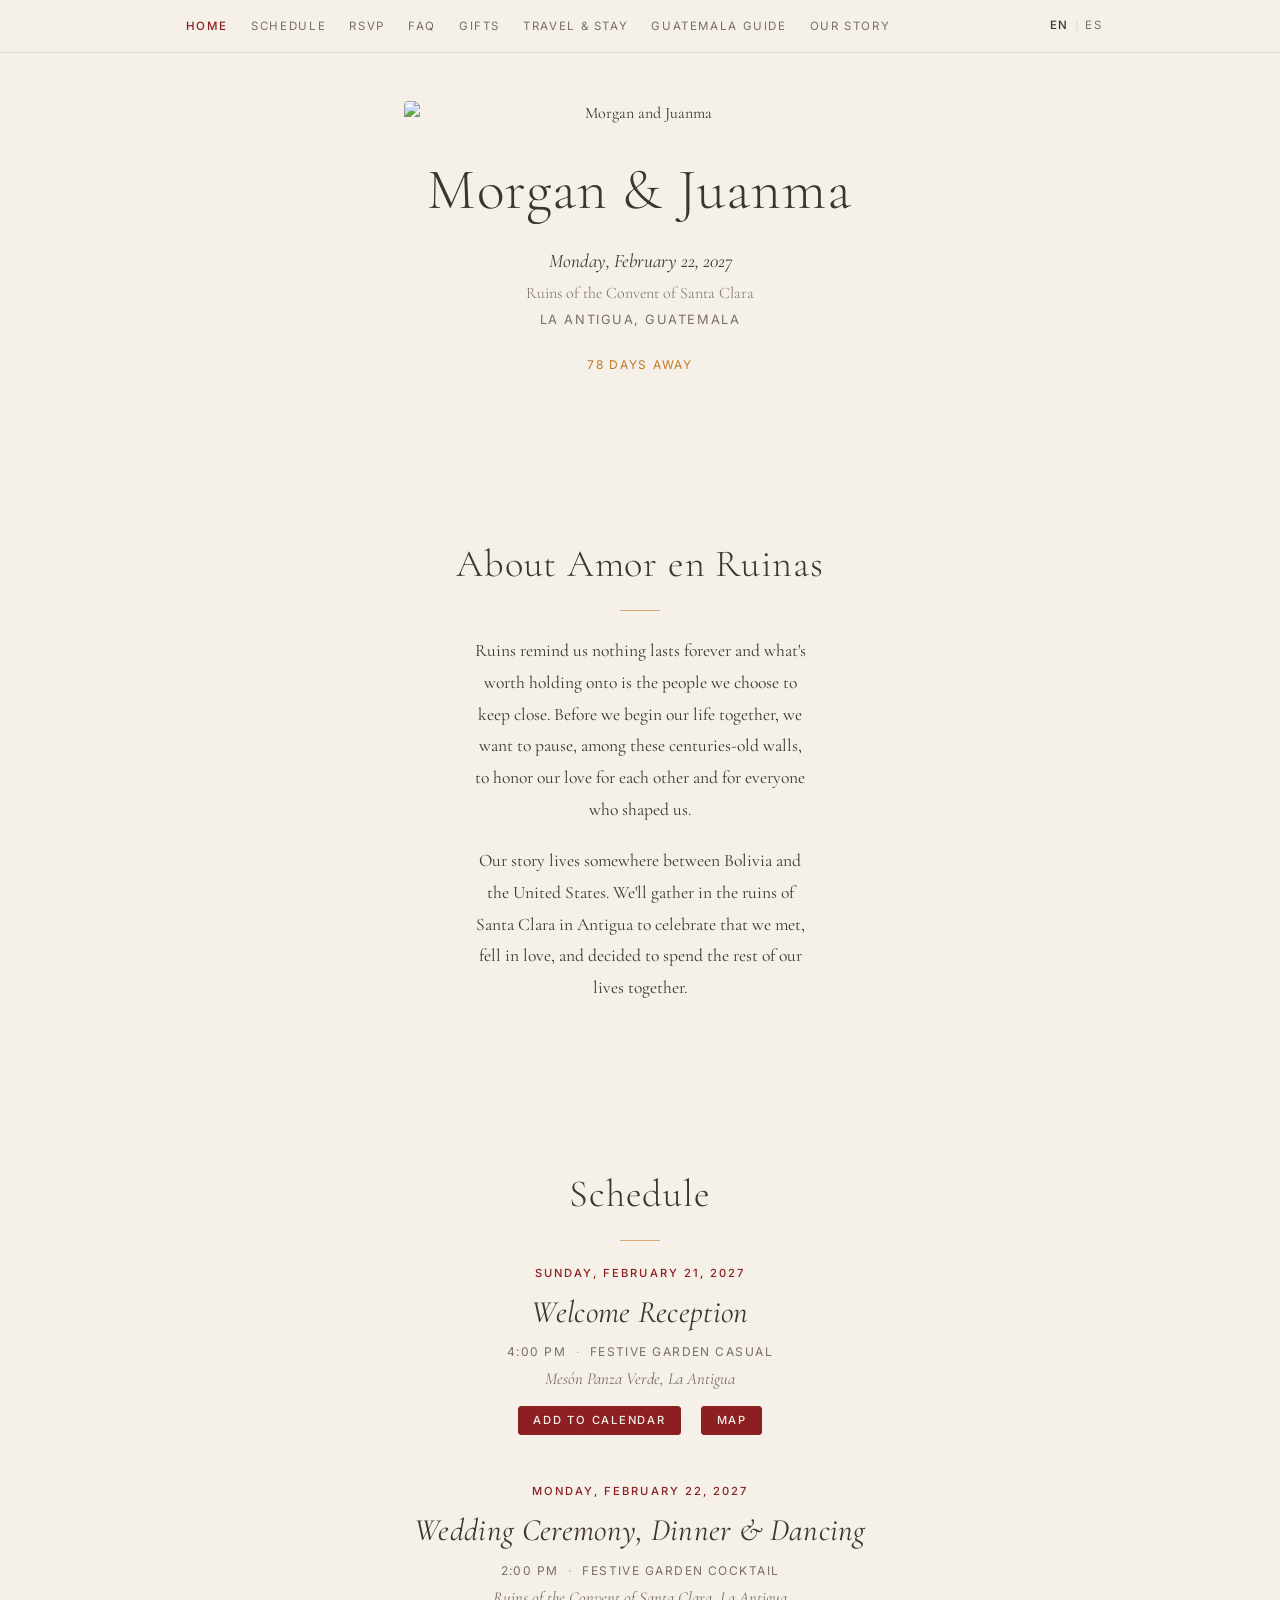
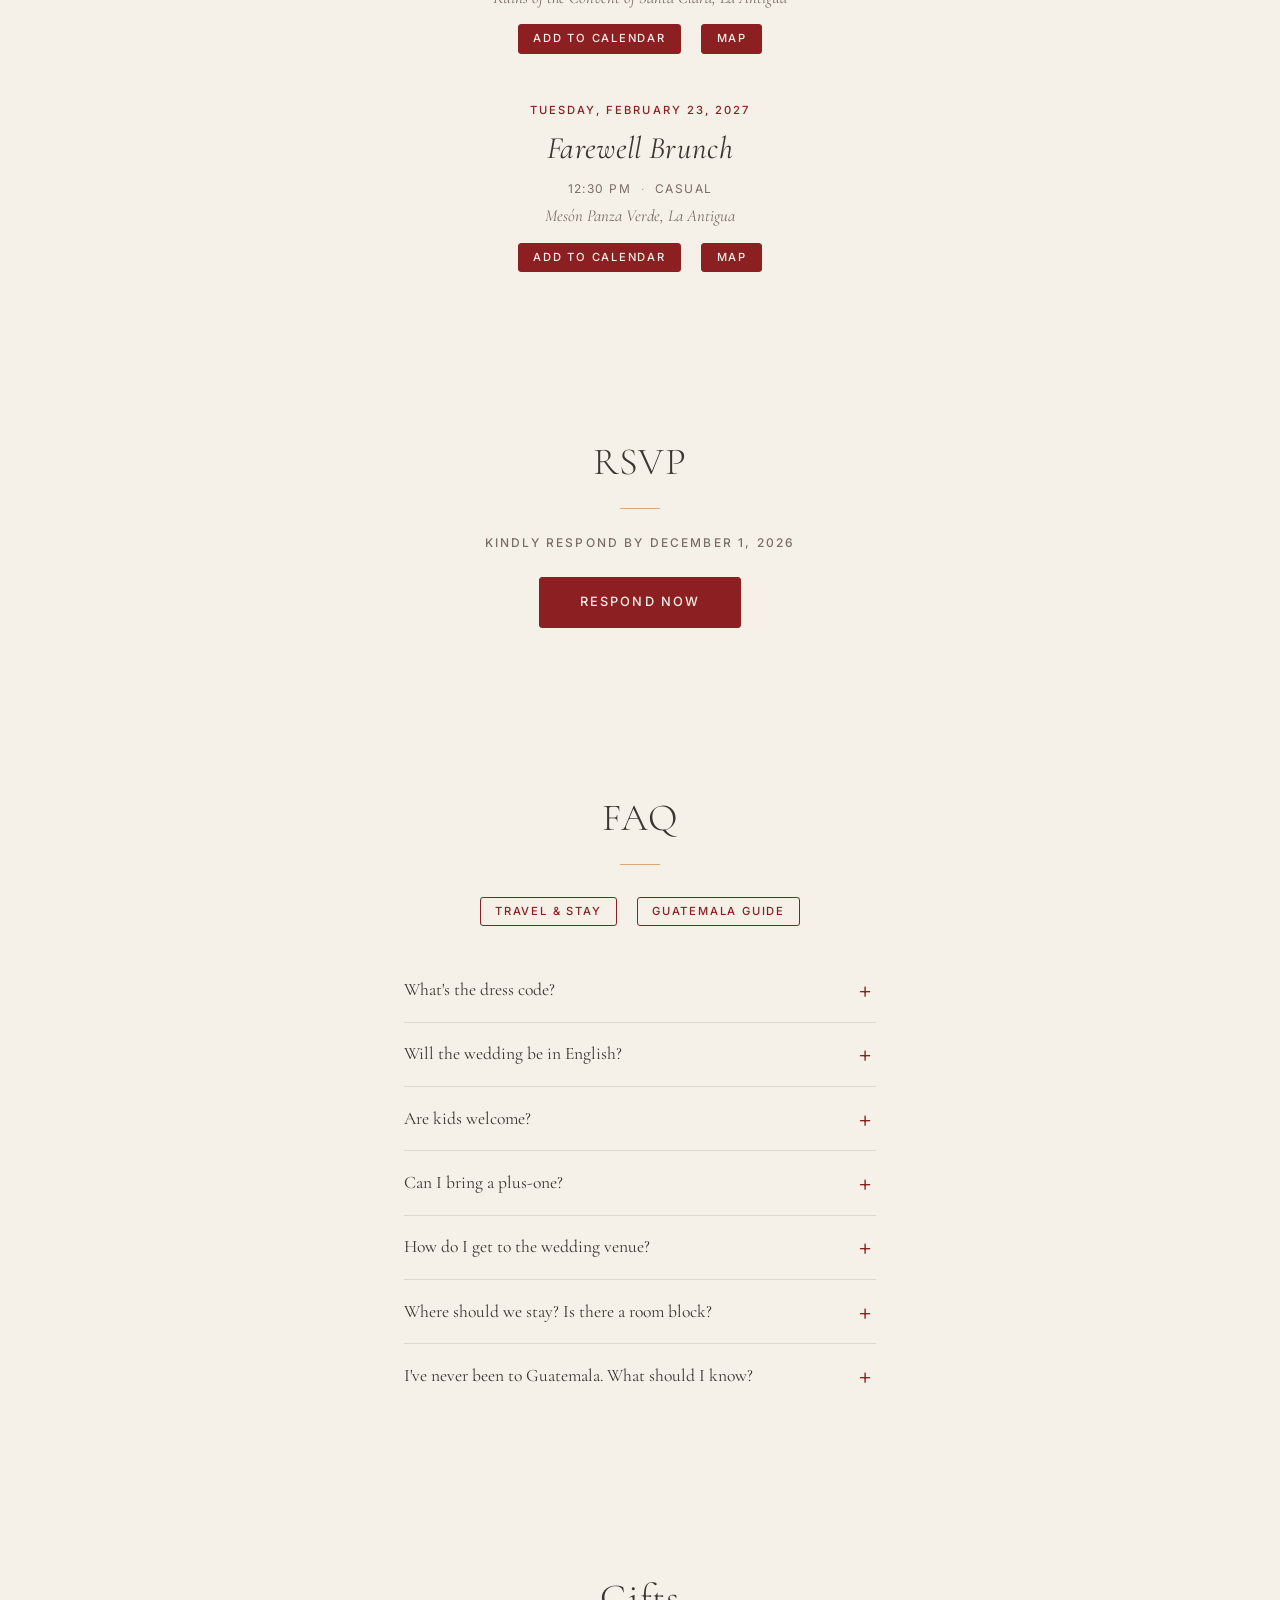
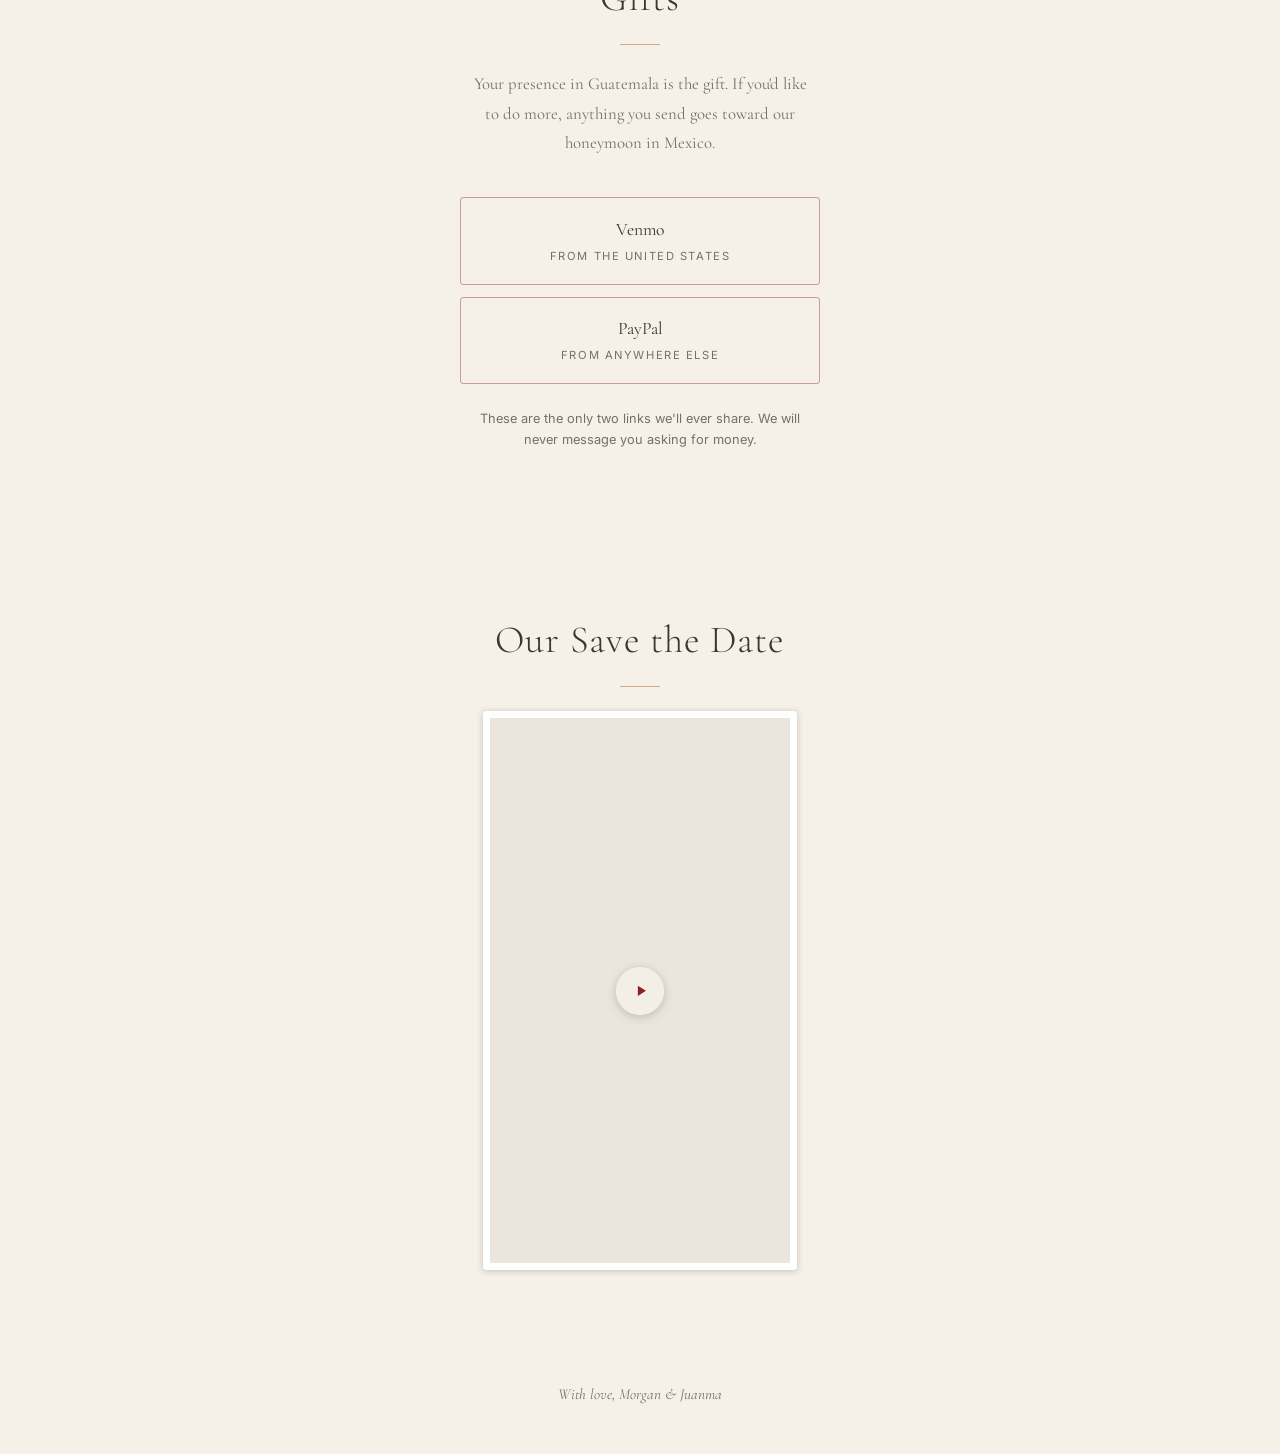
==== edits/index.html @ df4f5d16 "Update Venmo link to amorenruinas handle Co-Authored-By: Claude Opus 5 <noreply@anthropic.com>" ====
<!DOCTYPE html>
<html lang="en">
<head>
  <meta charset="UTF-8" />
  <meta name="viewport" content="width=device-width, initial-scale=1.0" />
  <title>Morgan &amp; Juanma, February 22, 2027</title>
  <meta name="description" content="Morgan &amp; Juanma, February 22, 2027, La Antigua, Guatemala. Travel, schedule, and RSVP." />
  <meta name="robots" content="noindex, nofollow" />

  <!-- Open Graph / link previews (iMessage, WhatsApp, Slack, Facebook) -->
  <meta property="og:type" content="website" />
  <meta property="og:site_name" content="Morgan &amp; Juanma" />
  <meta property="og:title" content="Morgan &amp; Juanma, February 22, 2027" />
  <meta property="og:description" content="Among the centuries-old walls of the Santa Clara ruins in La Antigua, Guatemala, we'll gather to celebrate our love and everyone who shaped us." />
  <meta property="og:url" content="https://wedding-nine-ecru.vercel.app/" />
  <meta property="og:image" content="https://wedding-nine-ecru.vercel.app/imgs/ProposalHydra0062.jpg" />
  <meta property="og:image:width" content="1024" />
  <meta property="og:image:height" content="1024" />
  <meta property="og:image:alt" content="Morgan and Juanma" />
  <meta name="twitter:card" content="summary_large_image" />
  <meta name="twitter:title" content="Morgan &amp; Juanma, February 22, 2027" />
  <meta name="twitter:description" content="Among the centuries-old walls of the Santa Clara ruins in La Antigua, Guatemala, we'll gather to celebrate our love and everyone who shaped us." />
  <meta name="twitter:image" content="https://wedding-nine-ecru.vercel.app/imgs/ProposalHydra0062.jpg" />
  <link rel="preconnect" href="https://fonts.googleapis.com" />
  <link rel="preconnect" href="https://fonts.gstatic.com" crossorigin />
  <link href="https://fonts.googleapis.com/css2?family=Cormorant+Garamond:ital,wght@0,300;0,400;0,500;1,300;1,400&family=Inter:wght@300;400;500&display=swap" rel="stylesheet" />
  <link rel="icon" type="image/svg+xml" href="favicon.svg" />
  <link rel="stylesheet" href="style.css" />
</head>
<body>
  <header class="site-header">
    <nav class="site-nav" aria-label="Section navigation">
      <ul class="site-nav-list">
        <li><a href="#home" data-en="Home" data-es="Inicio">Home</a></li>
        <li><a href="#schedule" data-en="Schedule" data-es="Programa">Schedule</a></li>
        <li><a href="#rsvp" data-en="RSVP" data-es="Confirmar">RSVP</a></li>
        <li><a href="#faq" data-en="FAQ" data-es="Preguntas">FAQ</a></li>
        <li><a href="#registry" data-en="Gifts" data-es="Regalos">Gifts</a></li>
        <li><a href="antigua.html" data-en="Travel &amp; Stay" data-es="Viaje y Hospedaje">Travel &amp; Stay</a></li>
        <li><a href="guatemala-guide.html" data-en="Guatemala Guide" data-es="Guía de Guatemala">Guatemala Guide</a></li>
        <li><a href="our-love-story.html" data-en="Our Story" data-es="Nuestra Historia">Our Story</a></li>
      </ul>
      <div class="lang-toggle" role="group" aria-label="Language selection">
        <button
          class="lang-btn active"
          id="btn-en"
          lang="en"
          aria-pressed="true"
          onclick="setLang('en', true)"
        >EN</button>
        <span class="lang-divider" aria-hidden="true">|</span>
        <button
          class="lang-btn"
          id="btn-es"
          lang="es"
          aria-pressed="false"
          onclick="setLang('es', true)"
        >ES</button>
      </div>
    </nav>
  </header>

  <main class="main">

    <!-- ─── Hero ─────────────────────────────────────────────── -->
    <section id="home" class="section section-hero" aria-label="Morgan and Juanma wedding announcement">
      <figure class="hero" id="hero" aria-hidden="true" hidden>
        <img id="hero-img" src="" alt="Morgan and Juanma" />
      </figure>

      <div class="card">
        <h1 class="names">Morgan &amp; Juanma</h1>

        <div class="details">
          <p class="date" data-en="Monday, February 22, 2027" data-es="Lunes 22 de febrero de 2027">Monday, February 22, 2027</p>
          <p class="venue" data-en="Ruins of the Convent of Santa Clara" data-es="Las Ruinas del Convento de Santa Clara">Ruins of the Convent of Santa Clara</p>
          <p class="location">La Antigua, Guatemala</p>
        </div>

        <p class="countdown" id="countdown" aria-live="polite"></p>
      </div>
    </section>

    <!-- ─── About Amor en Ruinas ─────────────────────────────── -->
    <section id="story" class="section" aria-labelledby="story-heading">
      <h2 id="story-heading" class="section-heading" data-en="About Amor en Ruinas" data-es="Sobre Amor en Ruinas">About Amor en Ruinas</h2>
      <p class="story-text"
        data-en="Ruins remind us nothing lasts forever and what's worth holding onto is the people we choose to keep close. Before we begin our life together, we want to pause, among these centuries-old walls, to honor our love for each other and for everyone who shaped us."
        data-es="Las ruinas nos recuerdan que nada dura para siempre y que lo que vale la pena conservar son las personas que elegimos mantener cerca. Antes de comenzar nuestra vida juntos, queremos detenernos, entre estos muros centenarios, para honrar nuestro amor mutuo y el de todos quienes nos formaron."
      >Ruins remind us nothing lasts forever and what's worth holding onto is the people we choose to keep close. Before we begin our life together, we want to pause, among these centuries-old walls, to honor our love for each other and for everyone who shaped us.</p>
      <p class="story-text"
        data-en="Our story lives somewhere between Bolivia and the United States. We'll gather in the ruins of Santa Clara in Antigua to celebrate that we met, fell in love, and decided to spend the rest of our lives together."
        data-es="Nuestra historia vive en algún lugar entre Bolivia y Estados Unidos. Nos reuniremos en las Ruinas de Santa Clara, en La Antigua, para celebrar que nos conocimos, nos enamoramos y decidimos pasar el resto de nuestras vidas juntos."
      >Our story lives somewhere between Bolivia and the United States. We'll gather in the ruins of Santa Clara in Antigua to celebrate that we met, fell in love, and decided to spend the rest of our lives together.</p>
    </section>

    <!-- ─── Schedule ─────────────────────────────────────────── -->
    <section id="schedule" class="section" aria-labelledby="schedule-heading">
      <h2 id="schedule-heading" class="section-heading" data-en="Schedule" data-es="Programa">Schedule</h2>
      <div id="schedule-list" class="schedule-list"></div>
    </section>

    <!-- ─── RSVP ─────────────────────────────────────────────── -->
    <section id="rsvp" class="section" aria-labelledby="rsvp-heading">
      <h2 id="rsvp-heading" class="section-heading" data-en="RSVP" data-es="Confirmar Asistencia">RSVP</h2>

      <p class="rsvp-deadline"
        data-en="Kindly respond by December 1, 2026"
        data-es="Por favor responde antes del 1 de diciembre de 2026"
      >Kindly respond by December 1, 2026</p>

      <a class="cta-btn" href="https://amorenruinas.thatstheone.com/rsvp/contact"
         target="_blank" rel="noopener"
         data-en="Respond now" data-es="Responder ahora">Respond now</a>
    </section>

    <!-- ─── FAQ ──────────────────────────────────────────────── -->
    <section id="faq" class="section" aria-labelledby="faq-heading">
      <h2 id="faq-heading" class="section-heading" data-en="FAQ" data-es="Preguntas Frecuentes">FAQ</h2>

      <div class="faq-guide-btn">
        <a href="antigua.html" class="cal-link cal-link-outline"
           data-en="Travel &amp; Stay"
           data-es="Viaje y Hospedaje">
          Travel &amp; Stay
        </a>
        <a href="guatemala-guide.html" class="cal-link cal-link-outline"
           data-en="Guatemala Guide"
           data-es="Guía de Guatemala">
          Guatemala Guide
        </a>
      </div>

      <div class="faq-list">
        <details class="faq-item">
          <summary data-en="What's the dress code?" data-es="¿Cuál es el código de vestimenta?">What's the dress code?</summary>

          <p class="faq-note" data-en="Tip: bring a light layer — it cools down quickly once the sun sets."
             data-es="Consejo: trae una capa ligera, refresca rápido cuando se va el sol.">
            Tip: bring a light layer — it cools down quickly once the sun sets.
          </p>

          <p class="subhead" data-en="Welcome Reception" data-es="Recepción de Bienvenida">Welcome Reception</p>
          <p data-en="<strong>Festive garden casual:</strong> a notch more relaxed, still put together."
             data-es="<strong>Casual festivo de jardín:</strong> un poco más relajado, pero arreglado.">
            <strong>Festive garden casual:</strong> a notch more relaxed, still put together.
          </p>
          <ul class="guide-list">
            <li data-en="Women: sundresses, linen dresses, or nice tops with pants or skirts."
                data-es="Mujeres: vestidos veraniegos, vestidos de lino, o blusas bonitas con pantalón o falda.">
              Women: sundresses, linen dresses, or nice tops with pants or skirts.
            </li>
            <li data-en="Men: breathable button-downs or linen shirts with chinos or linen pants."
                data-es="Hombres: camisas frescas de botones o de lino con pantalón chino o de lino.">
              Men: breathable button-downs or linen shirts with chinos or linen pants.
            </li>
          </ul>

          <p class="subhead" data-en="Wedding Day" data-es="Día de la Boda">Wedding Day</p>
          <p data-en="<strong>Festive garden cocktail:</strong> elevated semi-formal for a setting that's equal parts garden and ruins, breathable fabrics, vibrant colors, and shoes that move well over grass and cobblestones."
             data-es="<strong>Cóctel festivo de jardín:</strong> semiformal elegante para un lugar que es a la vez jardín y ruinas, telas frescas, colores vibrantes y zapatos que se muevan bien sobre pasto y empedrado.">
            <strong>Festive garden cocktail:</strong> elevated semi-formal for a setting that's equal parts garden and ruins, breathable fabrics, vibrant colors, and shoes that move well over grass and cobblestones.
          </p>
          <ul class="guide-list">
            <li data-en="Women: midi, knee-length, or flowy maxi dresses, or jumpsuits. Skip stilettos; block heels, wedges, or dressy flats hold up far better outdoors."
                data-es="Mujeres: vestidos midi, a la rodilla, o maxi vestidos fluidos, o jumpsuits. Evita los tacones de aguja; los tacones gruesos, las cuñas o las sandalias elegantes funcionan mucho mejor al aire libre.">
              Women: midi, knee-length, or flowy maxi dresses, or jumpsuits. Skip stilettos; block heels, wedges, or dressy flats hold up far better outdoors.
            </li>
            <li data-en="Men: linen or lightweight suits, tie optional."
                data-es="Hombres: trajes de lino o ligeros, corbata opcional.">
              Men: linen or lightweight suits, tie optional.
            </li>
          </ul>

          <p class="subhead" data-en="Farewell Brunch" data-es="Brunch de Despedida">Farewell Brunch</p>
          <p data-en="<strong>Casual:</strong> everyday clothes."
             data-es="<strong>Casual:</strong> ropa de diario.">
            <strong>Casual:</strong> everyday clothes.
          </p>
        </details>

        <details class="faq-item">
          <summary data-en="Will the wedding be in English?" data-es="¿La boda será en español?">Will the wedding be in English?</summary>
          <p data-en="Yes. The ceremony and all the key moments will be in English (and Spanish too), so you'll be able to follow everything. A bilingual program will guide you through the day."
             data-es="Los momentos clave de la ceremonia siempre serán en inglés, pero contarás con materiales traducidos, como un programa bilingüe, para poder seguir todo sin problema.">
            Yes. The ceremony and all the key moments will be in English (and Spanish too), so you'll be able to follow everything. A bilingual program will guide you through the day.
          </p>
        </details>

        <details class="faq-item">
          <summary data-en="Are kids welcome?" data-es="¿Pueden venir los niños?">Are kids welcome?</summary>
          <p data-en="The wedding includes children from our immediate family, our first cousins, and our DJ's. To keep the celebration relaxed for everyone else, we've kept it adults-only otherwise."
             data-es="La boda incluye a los niños de nuestra familia inmediata, nuestros primos hermanos y los de nuestro DJ. Para que la celebración sea relajada para los demás, decidimos mantenerla solo para adultos en el resto de los casos.">
            The wedding includes children from our immediate family, our first cousins, and our DJ's. To keep the celebration relaxed for everyone else, we've kept it adults-only otherwise.
          </p>
        </details>

        <details class="faq-item">
          <summary data-en="Can I bring a plus-one?" data-es="¿Puedo llevar acompañante?">Can I bring a plus-one?</summary>
          <p data-en="Plus-ones are listed by name on your RSVP form. We kept the guest list intentionally close."
             data-es="Los acompañantes están indicados por nombre en tu formulario de RSVP. Mantuvimos la lista de invitados intencionalmente reducida.">
            Plus-ones are listed by name on your RSVP form. We kept the guest list intentionally close.
          </p>
        </details>

        <details class="faq-item">
          <summary data-en="How do I get to the wedding venue?" data-es="¿Cómo llego al lugar de la boda?">How do I get to the wedding venue?</summary>
          <p data-en="The ceremony is at the ruins of the Convent of Santa Clara in central Antigua. Our <a href='antigua.html' class='inline-link'>Travel &amp; Stay</a> guide covers flights, getting from the airport, where to stay, and getting around once you're there."
             data-es="La ceremonia es en las Ruinas del Convento de Santa Clara, en el centro de Antigua. Nuestra guía de <a href='antigua.html' class='inline-link'>Viaje y Hospedaje</a> cubre vuelos, cómo llegar desde el aeropuerto, dónde hospedarte y cómo moverte una vez que estés ahí.">
            The ceremony is at the ruins of the Convent of Santa Clara in central Antigua. Our <a href="antigua.html" class="inline-link">Travel &amp; Stay</a> guide covers flights, getting from the airport, where to stay, and getting around once you're there.
          </p>
        </details>

        <details class="faq-item">
          <summary data-en="Where should we stay? Is there a room block?" data-es="¿Dónde nos hospedamos? ¿Hay bloque de habitaciones?">Where should we stay? Is there a room block?</summary>
          <p data-en="Our <a href='antigua.html#where-to-stay' class='inline-link'>Travel &amp; Stay</a> guide lists six hotels, all within a 10-minute walk of Santa Clara. Two have a rate for us: <strong>Good Hotel</strong> (book at goodhotel.co/antigua with code CONKELL) and <strong>Las Cruces</strong> (email them with the authorization form linked on the card). The rest you book directly, no code needed."
             data-es="Nuestra guía de <a href='antigua.html#where-to-stay' class='inline-link'>Viaje y Hospedaje</a> lista seis hoteles, todos a menos de 10 minutos a pie de Santa Clara. Dos tienen tarifa para nosotros: <strong>Good Hotel</strong> (reserva en goodhotel.co/antigua con el código CONKELL) y <strong>Las Cruces</strong> (escríbeles con el formulario de autorización enlazado en su tarjeta). Los demás se reservan directamente, sin código.">
            Our <a href="antigua.html#where-to-stay" class="inline-link">Travel &amp; Stay</a> guide lists six hotels, all within a 10-minute walk of Santa Clara. Two have a rate for us: <strong>Good Hotel</strong> (book at goodhotel.co/antigua with code CONKELL) and <strong>Las Cruces</strong> (email them with the authorization form linked on the card). The rest you book directly, no code needed.
          </p>
          <p data-en="Antigua is small and its best hotels are small too, so we'd book sooner rather than later."
             data-es="Antigua es pequeña y sus mejores hoteles también, así que recomendamos reservar cuanto antes.">
            Antigua is small and its best hotels are small too, so we'd book sooner rather than later.
          </p>
        </details>

        <details class="faq-item">
          <summary data-en="I've never been to Guatemala. What should I know?" data-es="Nunca he ido a Guatemala. ¿Qué debo saber?">I've never been to Guatemala. What should I know?</summary>
          <p data-en="We've put together a full <a href='guatemala-guide.html' class='inline-link'>Guatemala Guide</a> covering money, food, safety, packing, what to do, and where to go beyond Antigua: everything we wish someone had told us the first time."
             data-es="Hemos creado una <a href='guatemala-guide.html' class='inline-link'>Guía de Guatemala</a> completa que cubre dinero, comida, seguridad, qué empacar, qué hacer y a dónde ir más allá de Antigua: todo lo que nos hubiera gustado saber la primera vez.">
            We've put together a full <a href="guatemala-guide.html" class="inline-link">Guatemala Guide</a> covering money, food, safety, packing, what to do, and where to go beyond Antigua: everything we wish someone had told us the first time.
          </p>
        </details>
      </div>
    </section>

    <!-- ─── Registry ─────────────────────────────────────────── -->
    <section id="registry" class="section" aria-labelledby="registry-heading">
      <h2 id="registry-heading" class="section-heading" data-en="Gifts" data-es="Regalos">Gifts</h2>
      <p class="section-intro"
        data-en="Your presence in Guatemala is the gift. If you'd like to do more, anything you send goes toward our honeymoon in Mexico."
        data-es="Tu presencia en Guatemala es el regalo. Si quieres hacer algo más, lo que envíes será para nuestra luna de miel en México."
      >Your presence in Guatemala is the gift. If you'd like to do more, anything you send goes toward our honeymoon in Mexico.</p>

      <div class="registry-list">
        <!-- Deep link prefills the note so wedding gifts are identifiable in the
             Venmo feed; audience=private keeps each one off the public feed. No
             amount parameter on purpose. -->
        <a class="registry-tile" href="https://venmo.com/amorenruinas?txn=pay&amp;note=Amor%20en%20Ruinas&amp;audience=private" target="_blank" rel="noopener">
          <span class="registry-name">Venmo</span>
          <span class="registry-meta" data-en="From the United States" data-es="Desde Estados Unidos">From the United States</span>
        </a>
        <a class="registry-tile" href="https://paypal.me/amorenruinas" target="_blank" rel="noopener">
          <span class="registry-name">PayPal</span>
          <span class="registry-meta" data-en="From anywhere else" data-es="Desde cualquier otro país">From anywhere else</span>
        </a>
      </div>

      <p class="registry-note"
        data-en="These are the only two links we'll ever share. We will never message you asking for money."
        data-es="Estos son los únicos dos enlaces que compartiremos. Nunca te escribiremos para pedirte dinero."
      >These are the only two links we'll ever share. We will never message you asking for money.</p>
    </section>

    <!-- ─── Save the Date Video ────────────────────────────────── -->
    <section id="save-the-date" class="section" aria-labelledby="save-the-date-heading">
      <h2 id="save-the-date-heading" class="section-heading" data-en="Our Save the Date" data-es="Nuestro Save the Date">Our Save the Date</h2>
      <div class="save-the-date-video photo-box video-tap">
        <video poster="imgs/amorenruinas-poster.jpg" preload="metadata" playsinline>
          <source src="imgs/amorenruinas.mp4" type="video/mp4" />
        </video>
        <button class="play-btn" type="button" aria-label="Play video">
          <svg viewBox="0 0 24 24" fill="currentColor" aria-hidden="true"><path d="M8 5v14l11-7z"/></svg>
        </button>
      </div>
    </section>

  </main>

  <footer class="site-footer">
    <p class="footer-text">
      <span data-en="With love, Morgan &amp; Juanma" data-es="Con cariño, Morgan y Juanma">With love, Morgan &amp; Juanma</span>
    </p>
  </footer>

  <script src="script.js"></script>
</body>
</html>
---- edits/style.css ----
/* ─── Tokens ─────────────────────────────────────────────────── */
:root {
  --cream:      #F5F0E8;
  --ruby:       #8B1F22;
  --ruby-bright:#B22A30;
  --emerald:    #2D6B4F;
  --emerald-dark: #1C4633;
  --sage:       #6B7A3D;
  --gold:       #C47A2A;
  --warm-black: #1A1412;
  --charcoal:   #3D3530;
  --muted:      #7A6E68;

  --serif:  'Cormorant Garamond', Georgia, serif;
  --sans:   'Inter', system-ui, sans-serif;

  --content-max: 520px;
  --nav-height:  3.25rem;
  --section-gap: clamp(3rem, 8vw, 5rem);
}

/* ─── Reset ──────────────────────────────────────────────────── */
*, *::before, *::after { box-sizing: border-box; margin: 0; padding: 0; }

/* ─── Base ───────────────────────────────────────────────────── */
html {
  font-size: 16px;
  -webkit-text-size-adjust: 100%;
  scroll-behavior: smooth;
}

body {
  background-color: var(--cream);
  color: var(--charcoal);
  font-family: var(--serif);
  font-weight: 400;
  line-height: 1.6;
  min-height: 100dvh;
  display: flex;
  flex-direction: column;
  animation: fadeIn 0.8s ease both;
}

@keyframes fadeIn {
  from { opacity: 0; transform: translateY(6px); }
  to   { opacity: 1; transform: translateY(0); }
}

/* ─── Sticky Site Nav ────────────────────────────────────────── */
.site-header {
  position: sticky;
  top: 0;
  z-index: 50;
  width: 100%;
  background: rgba(245, 240, 232, 0.92);
  backdrop-filter: saturate(140%) blur(8px);
  -webkit-backdrop-filter: saturate(140%) blur(8px);
  border-bottom: 1px solid rgba(122, 110, 104, 0.15);
}

.site-nav {
  width: 100%;
  max-width: 960px;
  margin: 0 auto;
  min-height: var(--nav-height);
  padding: 0.5rem 1rem;
  display: flex;
  align-items: center;
  justify-content: space-between;
  gap: 1rem;
}

.site-nav-list {
  list-style: none;
  display: flex;
  align-items: center;
  gap: 0.25rem;
  overflow-x: auto;
  scrollbar-width: none;
  -ms-overflow-style: none;
  flex: 1;
  min-width: 0;
}

.site-nav-list::-webkit-scrollbar { display: none; }

.site-nav-list a {
  display: inline-block;
  padding: 0.4rem 0.6rem;
  font-family: var(--sans);
  font-size: 0.72rem;
  font-weight: 400;
  letter-spacing: 0.14em;
  text-transform: uppercase;
  color: var(--muted);
  text-decoration: none;
  white-space: nowrap;
  border-radius: 2px;
  transition: color 0.2s;
}

.site-nav-list a:hover,
.site-nav-list a:focus-visible {
  color: var(--ruby);
  outline: none;
}

.site-nav-list a[aria-current="true"],
.site-nav-list a[aria-current="page"] {
  color: var(--ruby);
  font-weight: 500;
}

@media (max-width: 600px) {
  .site-nav {
    flex-wrap: wrap;
    justify-content: center;
    row-gap: 0.1rem;
    padding: 0.45rem 0.6rem 0.35rem;
  }

  .site-nav-list {
    flex: 1 1 100%;
    overflow-x: visible;
    flex-wrap: wrap;
    justify-content: center;
    row-gap: 0.1rem;
  }

  .site-nav-list a {
    font-size: 0.67rem;
    letter-spacing: 0.1em;
    padding: 0.3rem 0.45rem;
  }

  .lang-btn {
    font-size: 0.67rem;
    padding: 0.15rem 0.1rem;
  }
}

/* ─── Language Toggle ────────────────────────────────────────── */
.lang-toggle {
  display: flex;
  align-items: center;
  gap: 0.35rem;
  flex-shrink: 0;
}

.lang-btn {
  background: none;
  border: none;
  cursor: pointer;
  font-family: var(--sans);
  font-size: 0.72rem;
  font-weight: 400;
  letter-spacing: 0.14em;
  color: var(--muted);
  padding: 0.25rem 0.1rem;
  transition: color 0.2s;
  line-height: 1;
}

.lang-btn:hover { color: var(--ruby); }

.lang-btn.active {
  color: var(--charcoal);
  font-weight: 500;
}

.lang-divider {
  color: var(--muted);
  font-size: 0.7rem;
  opacity: 0.5;
  user-select: none;
}

/* ─── Main / Sections ────────────────────────────────────────── */
.main {
  flex: 1;
  display: flex;
  flex-direction: column;
  align-items: center;
  width: 100%;
}

.section {
  width: 100%;
  max-width: var(--content-max);
  padding: var(--section-gap) 1.5rem;
  scroll-margin-top: var(--nav-height);
  display: flex;
  flex-direction: column;
  align-items: center;
  text-align: center;
}

.section-hero {
  padding-top: clamp(2rem, 5vw, 3rem);
}

@media (max-width: 600px) {
  #rsvp {
    scroll-margin-top: calc(var(--nav-height) + 2rem);
  }
}

.section-heading {
  font-family: var(--serif);
  font-size: clamp(1.8rem, 5vw, 2.4rem);
  font-weight: 300;
  letter-spacing: 0.02em;
  color: var(--charcoal);
  margin-bottom: 1.5rem;
  position: relative;
  padding-bottom: 1rem;
}

.section-heading::after {
  content: '';
  position: absolute;
  left: 50%;
  bottom: 0;
  transform: translateX(-50%);
  width: 2.5rem;
  height: 1px;
  background: var(--gold);
  opacity: 0.6;
}

.placeholder {
  font-family: var(--sans);
  font-size: 0.85rem;
  font-style: italic;
  color: var(--muted);
  letter-spacing: 0.05em;
}

.section-intro {
  font-family: var(--serif);
  font-size: 1.05rem;
  line-height: 1.75;
  color: var(--muted);
  max-width: 42ch;
  margin-bottom: 2.5rem;
}

/* ─── Schedule ───────────────────────────────────────────────── */
.schedule-list {
  width: 100%;
  display: flex;
  flex-direction: column;
  gap: 1.5rem;
}

.schedule-item {
  display: flex;
  flex-direction: column;
  align-items: center;
  gap: 0.3rem;
  padding-bottom: 1.5rem;
}

.schedule-item:last-child {
  padding-bottom: 0;
}

.schedule-date {
  font-family: var(--sans);
  font-size: 0.7rem;
  font-weight: 500;
  letter-spacing: 0.18em;
  text-transform: uppercase;
  color: var(--ruby);
}

.schedule-title {
  font-family: var(--serif);
  font-size: clamp(1.6rem, 4.5vw, 1.95rem);
  font-weight: 400;
  font-style: italic;
  letter-spacing: 0.01em;
  color: var(--charcoal);
}

.schedule-meta {
  font-family: var(--sans);
  font-size: 0.75rem;
  letter-spacing: 0.12em;
  text-transform: uppercase;
  color: var(--muted);
  display: flex;
  align-items: center;
  gap: 0.15rem 0.6rem;
  flex-wrap: wrap;
  justify-content: center;
}

.schedule-sep { opacity: 0.6; }

.schedule-location {
  font-family: var(--serif);
  font-size: clamp(0.95rem, 2.5vw, 1.05rem);
  font-style: italic;
  color: var(--muted);
}

.schedule-description {
  font-family: var(--serif);
  font-size: 1.05rem;
  line-height: 1.7;
  color: var(--muted);
  max-width: 38ch;
  margin-top: 0.25rem;
}

.schedule-actions {
  display: flex;
  flex-wrap: wrap;
  justify-content: center;
  gap: 1.25rem;
  margin-top: 0.5rem;
}

.cal-link-disabled {
  background: transparent;
  border-color: rgba(122, 110, 104, 0.35);
  color: var(--muted);
  cursor: not-allowed;
  opacity: 0.6;
}

.cal-dropdown {
  position: relative;
}

.cal-link {
  display: inline-flex;
  align-items: center;
  justify-content: center;
  white-space: nowrap;
  background: var(--ruby);
  border: 1px solid var(--ruby);
  border-radius: 3px;
  color: var(--cream);
  cursor: pointer;
  font-family: var(--sans);
  font-size: 0.7rem;
  font-weight: 500;
  letter-spacing: 0.16em;
  text-transform: uppercase;
  text-decoration: none;
  line-height: 1;
  padding: 0.5rem 0.9rem;
  transition: background 0.2s, color 0.2s;
}

.cal-link:hover,
.cal-link:focus-visible {
  background: transparent;
  color: var(--ruby);
  outline: none;
}

.cal-link-outline {
  background: transparent;
  color: var(--ruby);
}

.cal-link-outline:hover,
.cal-link-outline:focus-visible {
  background: var(--ruby);
  color: var(--cream);
}

.cal-menu {
  position: absolute;
  top: calc(100% + 0.4rem);
  left: 50%;
  transform: translateX(-50%);
  z-index: 10;
  display: flex;
  flex-direction: column;
  min-width: 9.5rem;
  background: var(--cream);
  border: 1px solid rgba(139, 31, 34, 0.25);
  border-radius: 4px;
  box-shadow: 0 4px 14px rgba(61, 53, 48, 0.12);
  overflow: hidden;
}

.cal-menu[hidden] { display: none; }

.cal-menu-item {
  display: block;
  background: none;
  border: none;
  color: var(--charcoal);
  cursor: pointer;
  font-family: var(--sans);
  font-size: 0.75rem;
  letter-spacing: 0.04em;
  text-decoration: none;
  text-align: center;
  padding: 0.6rem 0.9rem;
  transition: background 0.2s, color 0.2s;
}

.cal-menu-item + .cal-menu-item {
  border-top: 1px solid rgba(122, 110, 104, 0.15);
}

.cal-menu-item:hover,
.cal-menu-item:focus-visible {
  background: rgba(139, 31, 34, 0.08);
  color: var(--ruby);
  outline: none;
}

/* ─── Hero Image ─────────────────────────────────────────────── */
.hero {
  width: 100%;
  max-width: var(--content-max);
  margin-bottom: 2rem;
  border-radius: 4px;
  overflow: hidden;
}

.hero img {
  width: 100%;
  height: auto;
  display: block;
}

/* ─── Section Banner (in-page landscape photo) ───────────────── */
.section-banner {
  width: 100%;
  margin: 0 0 1.75rem;
  border-radius: 4px;
  overflow: hidden;
  background: rgba(61, 53, 48, 0.05);
}

.section-banner img {
  width: 100%;
  height: 100%;
  display: block;
  object-fit: cover;
  aspect-ratio: 3 / 2;
}

.section-banner figcaption {
  font-family: var(--sans);
  font-size: 0.72rem;
  letter-spacing: 0.04em;
  color: var(--muted);
  text-align: center;
  padding: 0.5rem 0.5rem 0;
}

/* ─── Card (Hero section) ────────────────────────────────────── */
.card {
  width: 100%;
  max-width: var(--content-max);
  text-align: center;
  display: flex;
  flex-direction: column;
  align-items: center;
  gap: 1.5rem;
}

/* ─── Label ("Save the Date") ────────────────────────────────── */
/* ─── Names ──────────────────────────────────────────────────── */
.names {
  font-family: var(--serif);
  font-size: clamp(2.4rem, 7vw, 3.6rem);
  font-weight: 300;
  letter-spacing: 0.02em;
  line-height: 1.1;
  color: var(--charcoal);
}

/* ─── Date & Location ────────────────────────────────────────── */
.details {
  display: flex;
  flex-direction: column;
  gap: 0.25rem;
}

.date {
  font-family: var(--serif);
  font-size: clamp(1rem, 3vw, 1.2rem);
  font-weight: 400;
  font-style: italic;
  color: var(--charcoal);
}

.venue {
  font-family: var(--serif);
  font-size: clamp(0.85rem, 2.5vw, 1rem);
  font-weight: 300;
  color: var(--muted);
}

.location {
  font-family: var(--sans);
  font-size: 0.8rem;
  letter-spacing: 0.12em;
  text-transform: uppercase;
  color: var(--muted);
}

/* ─── Countdown ──────────────────────────────────────────────── */
.countdown {
  font-family: var(--sans);
  font-size: 0.75rem;
  font-weight: 400;
  letter-spacing: 0.14em;
  text-transform: uppercase;
  color: var(--gold);
}

.countdown:empty { display: none; }

/* ─── Tagline ────────────────────────────────────────────────── */
.tagline {
  position: relative;
  padding-top: 1.25rem;
  font-family: var(--sans);
  font-size: 0.9rem;
  line-height: 1.75;
  color: var(--muted);
  max-width: 38ch;
}

.tagline::before {
  content: '';
  display: block;
  width: 3rem;
  height: 1px;
  background: var(--gold);
  opacity: 0.6;
  margin: 0 auto 1.25rem;
}

/* ─── Calendar Buttons ───────────────────────────────────────── */
.calendar-buttons {
  display: flex;
  flex-direction: column;
  gap: 0.6rem;
  width: 100%;
  max-width: 320px;
  padding-top: 0.5rem;
}

.cal-btn {
  background: transparent;
  border: 1px solid var(--ruby);
  border-radius: 3px;
  color: var(--ruby);
  cursor: pointer;
  font-family: var(--sans);
  font-size: 0.75rem;
  font-weight: 400;
  letter-spacing: 0.1em;
  padding: 0.7rem 1.2rem;
  text-transform: uppercase;
  transition: background 0.2s, color 0.2s;
  width: 100%;
}

.cal-btn:hover,
.cal-btn:focus-visible {
  background: var(--ruby);
  color: var(--cream);
  outline: none;
}

.cal-btn:focus-visible {
  box-shadow: 0 0 0 2px var(--cream), 0 0 0 4px var(--ruby);
}

/* ─── Section Variants ───────────────────────────────────────── */
.section-wide {
  max-width: 720px;
}

/* ─── Subheadings ────────────────────────────────────────────── */
.subhead {
  font-family: var(--serif);
  font-size: clamp(1.1rem, 3vw, 1.3rem);
  font-weight: 400;
  letter-spacing: 0.04em;
  color: var(--charcoal);
  margin-bottom: 0.5rem;
  text-align: center;
  align-self: center;
  width: 100%;
}

/* ─── Story ──────────────────────────────────────────────────── */
.story-text {
  font-family: var(--serif);
  font-size: 1.1rem;
  line-height: 1.8;
  color: var(--charcoal);
  max-width: 42ch;
}

.story-text + .story-text { margin-top: 1.25rem; }

/* ─── Travel ─────────────────────────────────────────────────── */
.travel-grid {
  width: 100%;
  display: grid;
  grid-template-columns: 1fr;
  gap: 2rem;
  text-align: left;
  margin-bottom: 3rem;
}

.travel-block p {
  font-family: var(--serif);
  font-size: 1.05rem;
  line-height: 1.75;
  color: var(--muted);
}

@media (min-width: 640px) {
  .travel-grid {
    grid-template-columns: 1fr 1fr;
    gap: 2rem 2.5rem;
  }
}

.travel-map {
  width: 100%;
  text-align: center;
}

.map-frame {
  width: 100%;
  aspect-ratio: 4 / 3;
  border-radius: 4px;
  overflow: hidden;
  border: 1px solid rgba(122, 110, 104, 0.2);
  box-shadow: 0 1px 3px rgba(61, 53, 48, 0.06);
}

.map-frame iframe {
  width: 100%;
  height: 100%;
  border: 0;
  display: block;
}

.map-link {
  margin-top: 1rem;
  font-size: 0.8rem;
  letter-spacing: 0.08em;
}

.map-link a {
  color: var(--ruby);
  text-decoration: none;
  border-bottom: 1px solid transparent;
  transition: border-color 0.2s;
}

.map-link a:hover { border-bottom-color: var(--ruby); }

.travel-guide-link,
.faq-guide-link {
  width: 100%;
  margin-top: 2.5rem;
  text-align: center;
  font-family: var(--sans);
  font-size: 0.85rem;
  letter-spacing: 0.06em;
}

.faq-guide-link { margin-top: 1.5rem; margin-bottom: 1rem; }

.faq-guide-btn {
  width: 100%;
  display: flex;
  flex-wrap: wrap;
  justify-content: center;
  gap: 1.25rem;
  margin: 0.5rem 0 2rem;
}

.travel-guide-link a,
.faq-guide-link a,
.inline-link {
  color: var(--ruby);
  text-decoration: none;
  border-bottom: 1px solid var(--ruby);
  padding-bottom: 1px;
  transition: color 0.2s, border-color 0.2s;
}

.travel-guide-link a:hover,
.faq-guide-link a:hover,
.inline-link:hover {
  color: var(--charcoal);
  border-color: var(--charcoal);
}

@media (min-width: 640px) {
  .map-frame { aspect-ratio: 16 / 10; }
}

/* ─── FAQ ────────────────────────────────────────────────────── */
.faq-list {
  width: 100%;
  text-align: left;
  display: flex;
  flex-direction: column;
}

.faq-item {
  border-bottom: 1px solid rgba(122, 110, 104, 0.18);
}

.faq-item:last-child {
  border-bottom: none;
}

.faq-item summary {
  list-style: none;
  cursor: pointer;
  padding: 1.1rem 2rem 1.1rem 0;
  font-family: var(--serif);
  font-size: clamp(1rem, 2.6vw, 1.1rem);
  font-weight: 400;
  color: var(--charcoal);
  position: relative;
  transition: color 0.2s;
}

.faq-item summary::-webkit-details-marker { display: none; }

.faq-item summary::after {
  content: '+';
  position: absolute;
  right: 0.25rem;
  top: 50%;
  transform: translateY(-50%);
  font-family: var(--sans);
  font-weight: 300;
  font-size: 1.4rem;
  color: var(--ruby);
  transition: transform 0.2s;
}

.faq-item[open] summary::after {
  content: '−';
}

.faq-item summary:hover { color: var(--ruby); }

.faq-item summary:focus-visible {
  outline: 2px solid var(--ruby);
  outline-offset: 4px;
  border-radius: 2px;
}

.faq-item p {
  padding: 0 0 1rem;
  font-family: var(--serif);
  font-size: 1.05rem;
  line-height: 1.75;
  color: var(--muted);
  max-width: 56ch;
}

.faq-note {
  font-family: var(--sans);
  font-style: italic;
  font-size: 0.82rem;
  letter-spacing: 0.01em;
  color: var(--ruby);
  padding: 0 0 1.25rem;
  border-bottom: 1px solid rgba(122, 110, 104, 0.15);
  margin-bottom: 0.5rem;
}

.faq-item .guide-list li {
  color: var(--muted);
}

.faq-item .subhead {
  font-family: var(--sans);
  font-size: 0.75rem;
  font-weight: 600;
  letter-spacing: 0.14em;
  text-transform: uppercase;
  color: var(--ruby);
  padding-bottom: 0.4rem;
  margin-top: 1.5rem;
}

.faq-item .subhead:first-of-type { margin-top: 0; }

.faq-item .guide-list {
  margin-top: 0.4rem;
  margin-bottom: 0.25rem;
  gap: 0.5rem;
}

/* ─── RSVP ───────────────────────────────────────────────────── */
.rsvp-deadline {
  font-family: var(--sans);
  font-size: 0.75rem;
  font-weight: 500;
  letter-spacing: 0.18em;
  text-transform: uppercase;
  color: var(--muted);
  margin-bottom: 1.5rem;
}

.cta-btn {
  display: inline-block;
  background: var(--ruby);
  color: var(--cream);
  border: 1px solid var(--ruby);
  border-radius: 3px;
  padding: 0.9rem 2.5rem;
  font-family: var(--sans);
  font-size: 0.8rem;
  font-weight: 500;
  letter-spacing: 0.16em;
  text-transform: uppercase;
  text-decoration: none;
  transition: background 0.2s, color 0.2s;
  cursor: pointer;
}

.cta-btn:hover,
.cta-btn:focus-visible {
  background: transparent;
  color: var(--ruby);
  outline: none;
}

.cta-btn:focus-visible {
  box-shadow: 0 0 0 2px var(--cream), 0 0 0 4px var(--ruby);
}

/* Outline / secondary variant — same shape, subordinate to the solid CTA */
.cta-btn-outline {
  background: transparent;
  color: var(--ruby);
}

.cta-btn-outline:hover,
.cta-btn-outline:focus-visible {
  background: var(--ruby);
  color: var(--cream);
}

/* Placeholder (not-yet-live) state for buttons and registry tiles */
.cta-btn-disabled {
  background: transparent;
  color: var(--muted);
  border-color: rgba(122, 110, 104, 0.4);
  cursor: default;
  pointer-events: none;
}

.registry-tile-disabled {
  cursor: default;
  pointer-events: none;
  opacity: 0.75;
}

.rsvp-note {
  margin-top: 1.5rem;
  font-family: var(--sans);
  font-size: 0.8rem;
  font-style: italic;
  color: var(--muted);
  max-width: 38ch;
}

/* ─── Registry ───────────────────────────────────────────────── */
.registry-list {
  width: 100%;
  display: grid;
  grid-template-columns: 1fr;
  gap: 0.75rem;
  max-width: 360px;
}

.registry-tile {
  display: flex;
  flex-direction: column;
  align-items: center;
  gap: 0.25rem;
  padding: 1.1rem 1rem;
  border: 1px solid rgba(139, 31, 34, 0.4);
  border-radius: 3px;
  text-decoration: none;
  background: transparent;
  transition: background 0.2s, border-color 0.2s;
}

.registry-tile:hover,
.registry-tile:focus-visible {
  background: rgba(139, 31, 34, 0.05);
  border-color: var(--ruby);
  outline: none;
}

.registry-name {
  font-family: var(--serif);
  font-size: 1.1rem;
  color: var(--charcoal);
}

.registry-meta {
  font-family: var(--sans);
  font-size: 0.7rem;
  letter-spacing: 0.14em;
  text-transform: uppercase;
  color: var(--muted);
}

/* Practical footnotes under the gift tiles — payment type, anti-impersonation */
.registry-note {
  font-family: var(--sans);
  font-size: 0.8rem;
  line-height: 1.65;
  color: var(--muted);
  max-width: 44ch;
  margin-top: 1.5rem;
}

.registry-note + .registry-note {
  margin-top: 0.75rem;
}

/* ─── Photo Gallery ──────────────────────────────────────────── */
.photo-grid {
  width: 100%;
  display: grid;
  grid-template-columns: 1fr;
  gap: 1rem;
}

@media (min-width: 520px) {
  .photo-grid {
    grid-template-columns: 1fr 1fr;
  }
}

.photo {
  width: 100%;
  border-radius: 4px;
  overflow: hidden;
  background: rgba(122, 110, 104, 0.08);
}

.photo img {
  width: 100%;
  height: 100%;
  object-fit: cover;
  display: block;
  aspect-ratio: 4 / 5;
}

/* ─── Travel Guide Page ──────────────────────────────────────── */
.guide-title {
  font-size: clamp(2rem, 6vw, 2.8rem);
  margin: 0.5rem 0 1.25rem;
}

.toc-group-label {
  width: 100%;
  max-width: 480px;
  text-align: left;
  font-family: var(--serif);
  font-size: 1.2rem;
  font-style: italic;
  font-weight: 500;
  color: var(--ruby);
  margin: 1.5rem 0 0.4rem;
}

.toc-group-label:first-of-type { margin-top: 0.5rem; }

.toc-list {
  list-style: none;
  width: 100%;
  display: grid;
  grid-template-columns: 1fr;
  gap: 0.4rem;
  text-align: left;
  max-width: 480px;
}

@media (min-width: 600px) {
  .toc-list { grid-template-columns: 1fr 1fr; gap: 0.4rem 1.5rem; }
}

.toc-list a {
  display: inline-block;
  padding: 0.35rem 0;
  font-family: var(--sans);
  font-size: 0.72rem;
  font-weight: 400;
  letter-spacing: 0.14em;
  text-transform: uppercase;
  color: var(--muted);
  text-decoration: none;
  transition: color 0.2s;
}

.toc-list a:hover,
.toc-list a:focus-visible {
  color: var(--ruby);
  outline: none;
}

.guide-section {
  text-align: left;
  align-items: flex-start;
  padding-top: clamp(1.5rem, 4vw, 2.5rem);
  padding-bottom: clamp(1.5rem, 4vw, 2.5rem);
}

.guide-section .section-heading {
  align-self: center;
  text-align: center;
}

.guide-section .section-intro {
  max-width: none;
}

.guide-section.guide-cta {
  text-align: center;
  align-items: center;
}

.guide-block {
  width: 100%;
  margin-bottom: 2rem;
}

.guide-block:last-child { margin-bottom: 0; }

.guide-block p {
  font-family: var(--serif);
  font-size: 1.08rem;
  line-height: 1.75;
  color: var(--charcoal);
}

.guide-block p + p { margin-top: 0.75rem; }

.love-story-page .guide-block p { text-align: justify; }

/* Inline source links within the travel guide */
.guide-block a,
.guide-list a,
.story-text a {
  color: var(--ruby);
  text-decoration: none;
  border-bottom: 1px solid rgba(139, 31, 34, 0.4);
  transition: border-color 0.2s;
}

.guide-block a:hover,
.guide-block a:focus-visible,
.guide-list a:hover,
.guide-list a:focus-visible,
.story-text a:hover,
.story-text a:focus-visible {
  border-bottom-color: var(--ruby);
  outline: none;
}

.guide-list {
  list-style: none;
  margin-top: 0.75rem;
  display: flex;
  flex-direction: column;
  gap: 0.75rem;
}

.guide-list + p { margin-top: 0.75rem; }

.guide-list li {
  position: relative;
  padding-left: 1.25rem;
  font-family: var(--serif);
  font-size: 1.08rem;
  line-height: 1.7;
  color: var(--charcoal);
}

.guide-list li::before {
  content: '';
  position: absolute;
  left: 0.1rem;
  top: 0.85em;
  width: 0.35rem;
  height: 0.35rem;
  border-radius: 50%;
  background: var(--gold);
  transform: translateY(-50%);
}

.packing-list li { padding-left: 1.5rem; }

/* ─── Hotel cards (Where to Stay) ───────────────────────────── */
.hotel-list {
  list-style: none;
  width: 100%;
  margin-top: 0.5rem;
  display: grid;
  grid-template-columns: repeat(auto-fit, minmax(280px, 1fr));
  gap: 1.25rem;
}

.hotel-card {
  display: flex;
  flex-direction: column;
  gap: 0.5rem;
  padding: 1.25rem 1.4rem;
  border: 1px solid rgba(61, 53, 48, 0.18);
  border-radius: 3px;
  background: rgba(255, 255, 255, 0.35);
}

.hotel-top {
  display: flex;
  align-items: baseline;
  justify-content: space-between;
  gap: 0.75rem;
}

.hotel-name {
  font-family: var(--serif);
  font-size: 1.35rem;
  font-weight: 600;
  line-height: 1.25;
  color: var(--charcoal);
}

.hotel-badge {
  display: inline-block;
  vertical-align: 0.15em;
  margin-left: 0.4rem;
  padding: 0.25rem 0.55rem;
  border-radius: 999px;
  background: var(--ruby);
  color: var(--cream);
  font-family: var(--sans);
  font-size: 0.58rem;
  font-weight: 500;
  letter-spacing: 0.14em;
  text-transform: uppercase;
  white-space: nowrap;
}

.hotel-price {
  font-family: var(--sans);
  font-size: 0.8rem;
  letter-spacing: 0.18em;
  color: var(--muted);
  white-space: nowrap;
}

.hotel-desc {
  font-family: var(--serif);
  font-size: 1.02rem;
  line-height: 1.6;
  color: var(--charcoal);
}

.hotel-distance {
  font-family: var(--sans);
  font-size: 0.72rem;
  letter-spacing: 0.12em;
  text-transform: uppercase;
  color: var(--muted);
}

.hotel-actions {
  display: flex;
  flex-wrap: wrap;
  align-items: center;
  gap: 0.6rem;
  padding-top: 0.4rem;
}

.hotel-link {
  display: inline-flex;
  align-items: center;
  background: transparent;
  border: 1px solid var(--ruby);
  border-radius: 3px;
  color: var(--ruby);
  font-family: var(--sans);
  font-size: 0.66rem;
  font-weight: 500;
  letter-spacing: 0.16em;
  text-transform: uppercase;
  text-decoration: none;
  line-height: 1;
  padding: 0.45rem 0.8rem;
  transition: background 0.2s, color 0.2s;
}

.hotel-link:hover,
.hotel-link:focus-visible {
  background: var(--ruby);
  color: var(--cream);
  outline: none;
}

.hotel-booking {
  font-family: var(--serif);
  font-style: italic;
  font-size: 0.92rem;
  color: var(--muted);
}

.phrase-list {
  width: 100%;
  display: flex;
  flex-direction: column;
  gap: 1rem;
}

.phrase {
  border-bottom: 1px solid rgba(122, 110, 104, 0.15);
  padding-bottom: 0.9rem;
}

.phrase dt {
  font-family: var(--serif);
  font-size: 1.1rem;
  font-style: italic;
  color: var(--charcoal);
  margin-bottom: 0.25rem;
}

.phrase dd {
  font-family: var(--serif);
  font-size: 0.95rem;
  color: var(--muted);
}

.back-link-section {
  padding-top: 2rem;
  padding-bottom: 4rem;
}

/* ─── Photo Placeholders (Our Love Story) ───────────────────── */
.photo-placeholder-row {
  display: grid;
  grid-template-columns: repeat(2, 1fr);
  gap: 0.75rem;
  margin-bottom: 1.25rem;
}

.photo-placeholder-row-3up {
  grid-template-columns: repeat(3, 1fr);
}

@media (max-width: 600px) {
  .photo-placeholder-row-3up {
    grid-template-columns: 1fr;
  }
}

.photo-placeholder {
  aspect-ratio: 4 / 5;
  border: 1px dashed rgba(61, 53, 48, 0.25);
  border-radius: 4px;
  display: flex;
  align-items: center;
  justify-content: center;
  text-align: center;
  padding: 0.5rem;
  font-family: var(--sans);
  font-size: 0.7rem;
  letter-spacing: 0.08em;
  text-transform: uppercase;
  color: var(--muted);
  background: rgba(61, 53, 48, 0.03);
}

/* ─── Photo / Video Boxes (Our Love Story) ──────────────────── */
.photo-box {
  position: relative;
  aspect-ratio: 4 / 5;
  border-radius: 4px;
  overflow: hidden;
  background: rgba(61, 53, 48, 0.05);
  border: 7px solid #FFFFFF;
  box-shadow: 0 1px 6px rgba(61, 53, 48, 0.25);
}

.photo-box img,
.photo-box video {
  width: 100%;
  height: 100%;
  object-fit: cover;
  display: block;
  filter: saturate(0.78) sepia(0.22) brightness(1.03) contrast(1.05) hue-rotate(-4deg);
}

.photo-box.video-tap .play-btn {
  position: absolute;
  top: 50%;
  left: 50%;
  transform: translate(-50%, -50%);
  width: 3rem;
  height: 3rem;
  display: flex;
  align-items: center;
  justify-content: center;
  border: none;
  border-radius: 50%;
  background: rgba(245, 240, 232, 0.88);
  color: var(--ruby);
  cursor: pointer;
  box-shadow: 0 2px 10px rgba(61, 53, 48, 0.25);
  transition: transform 0.2s, background 0.2s;
}

.photo-box.video-tap .play-btn:hover,
.photo-box.video-tap .play-btn:focus-visible {
  background: var(--cream);
  transform: translate(-50%, -50%) scale(1.08);
  outline: none;
}

.photo-box.video-tap .play-btn svg {
  width: 1.1rem;
  height: 1.1rem;
  margin-left: 2px;
}

.photo-box.video-tap.is-playing .play-btn {
  display: none;
}

/* ─── Footer ─────────────────────────────────────────────────── */
.site-footer {
  width: 100%;
  padding: 2rem 1.5rem 3rem;
  text-align: center;
}

.footer-text {
  font-family: var(--serif);
  font-size: 0.95rem;
  font-style: italic;
  color: var(--muted);
}

.save-the-date-video {
  aspect-ratio: 9 / 16;
  max-width: 320px;
  margin: 0 auto;
}

/* ─── Responsive ─────────────────────────────────────────────── */
@media (prefers-color-scheme: dark) {
  /* opt out — design is intentionally light/warm */
}
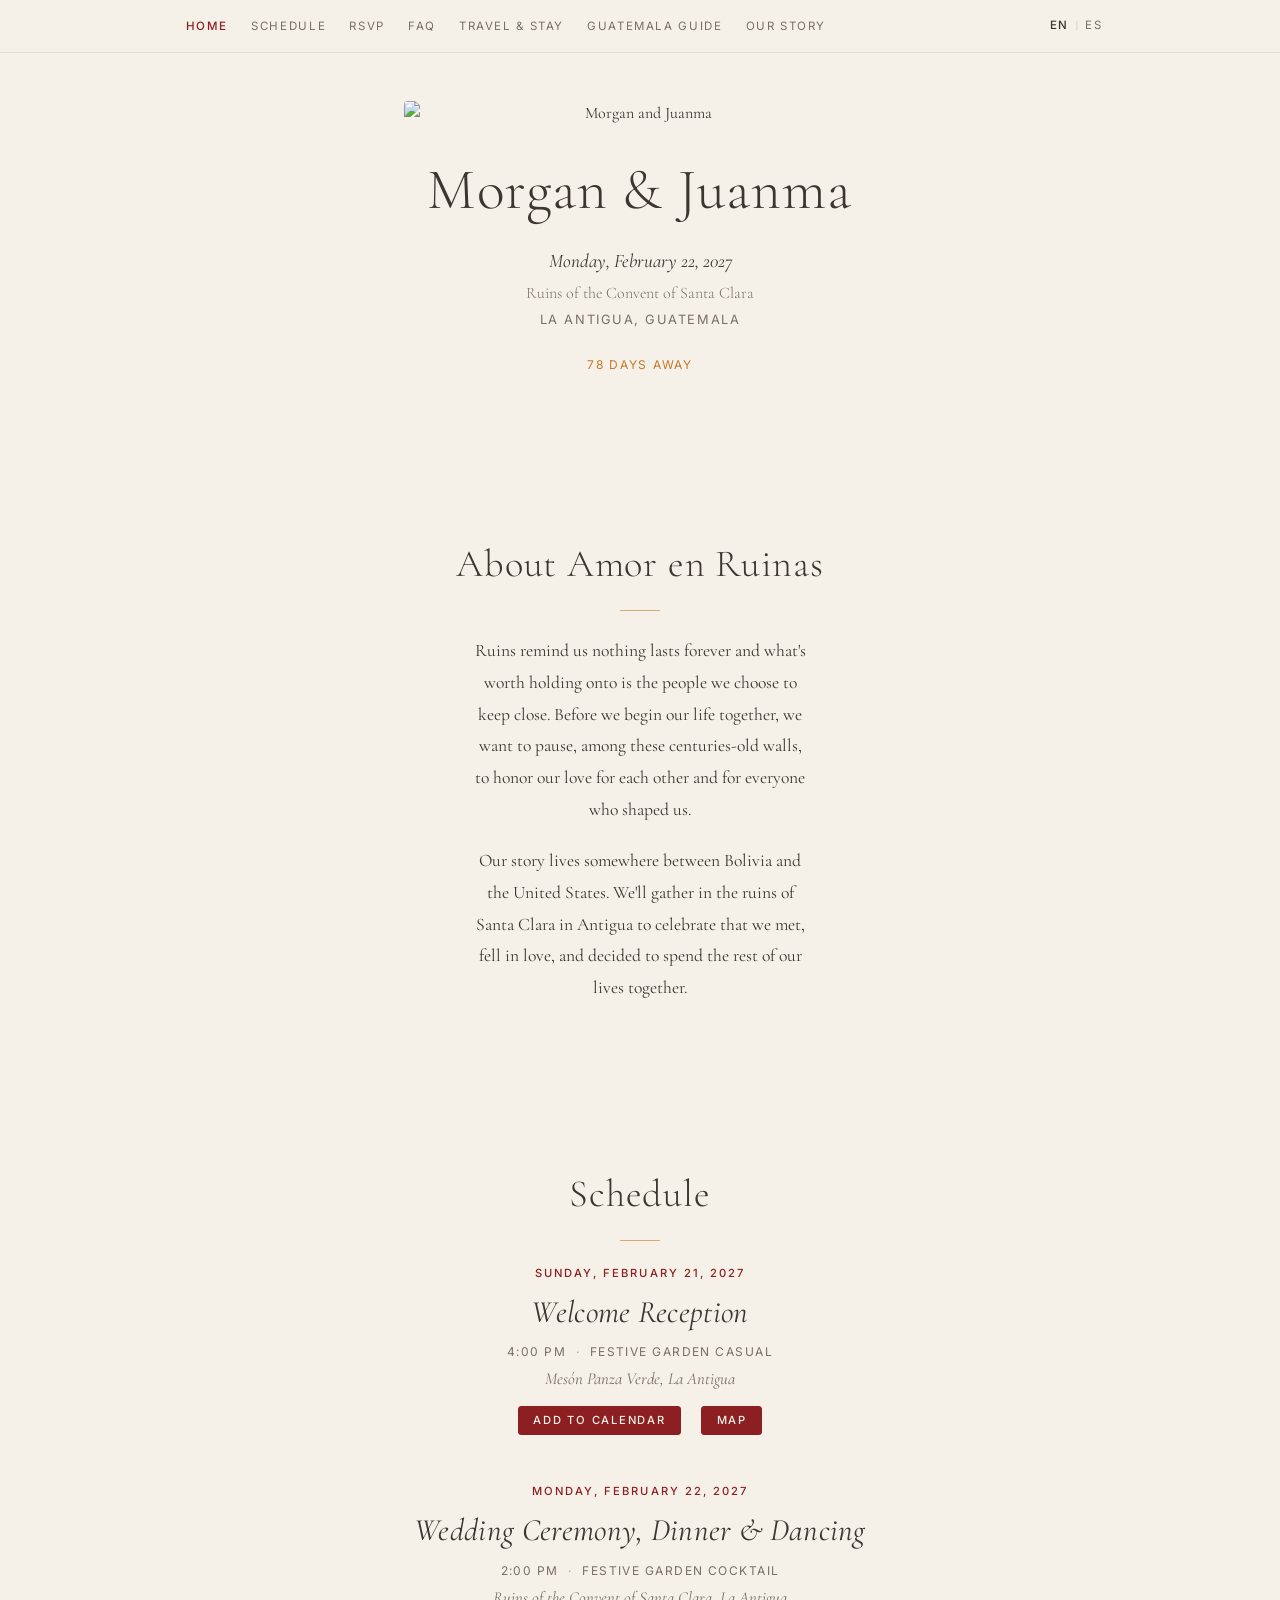
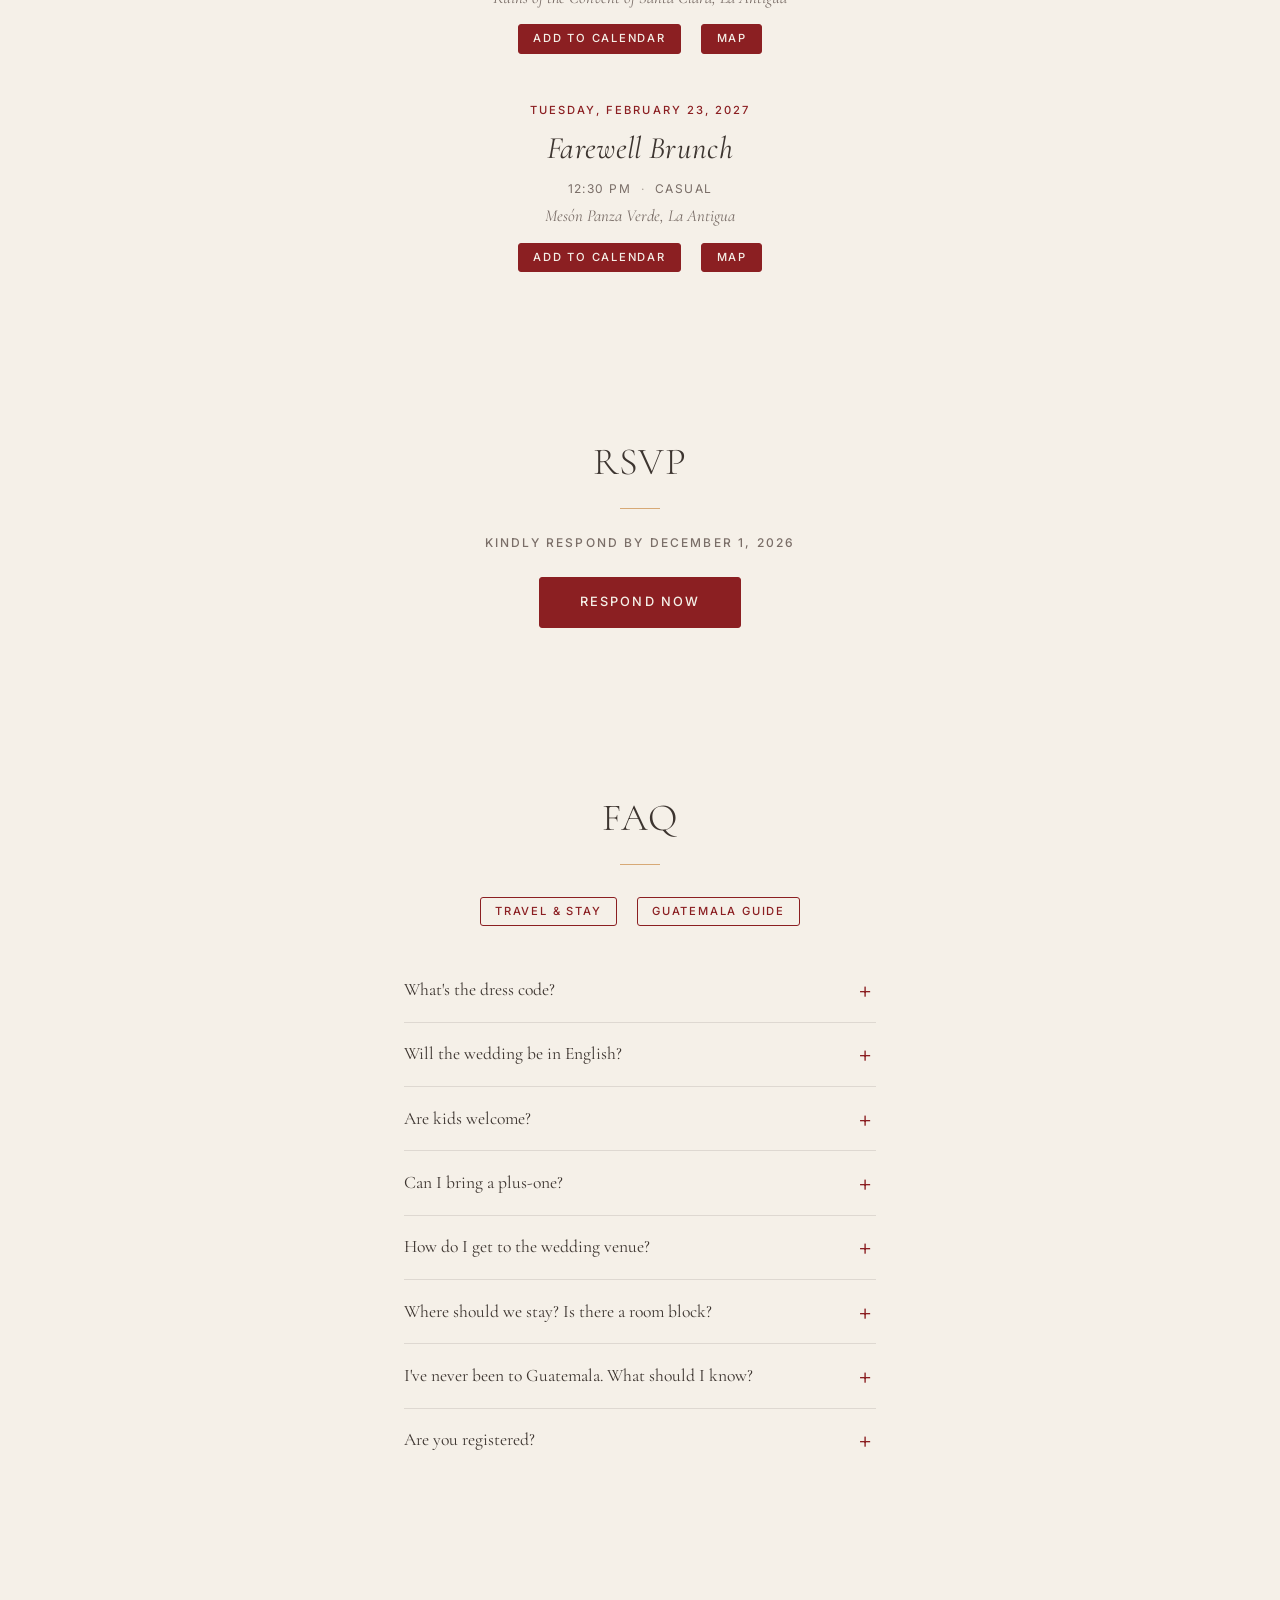
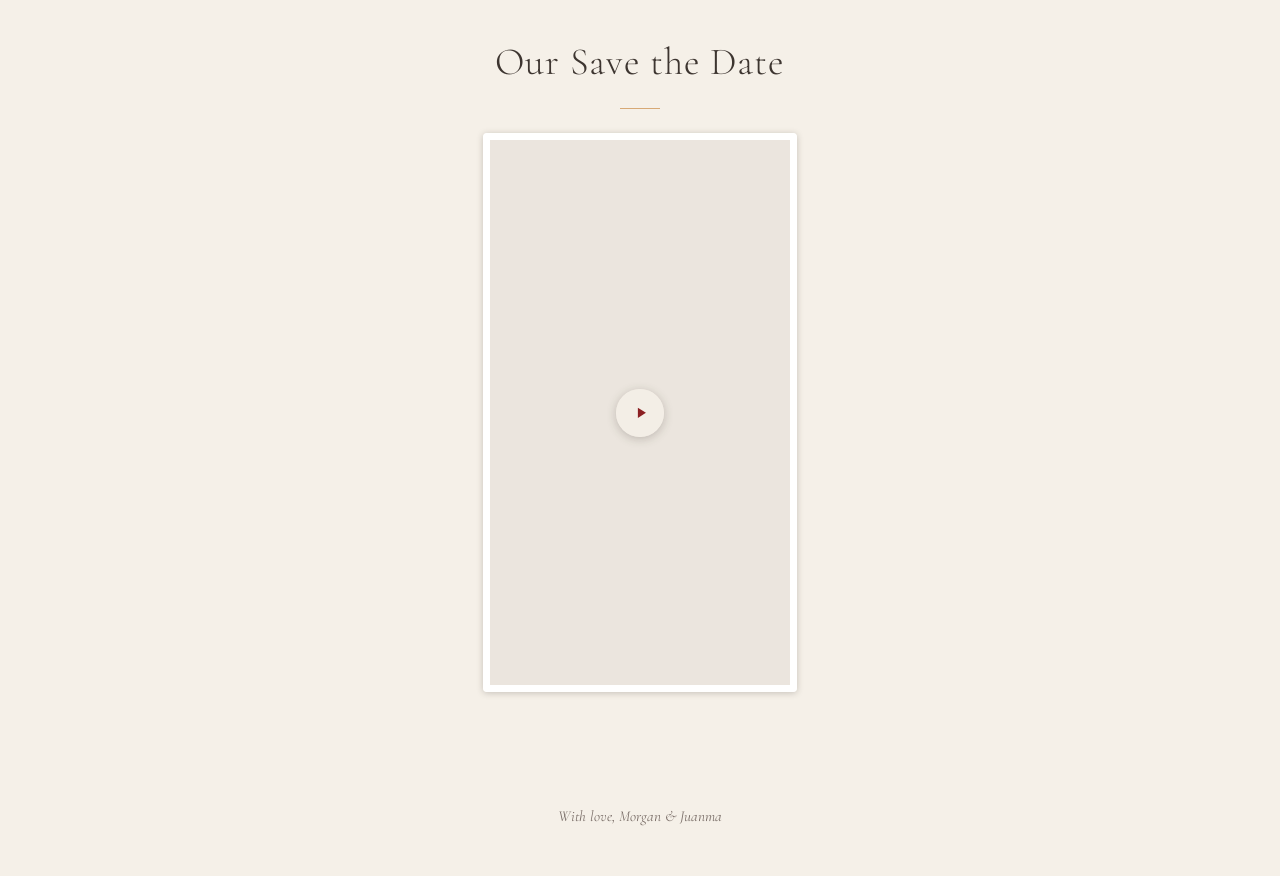
==== commit 069c89fe: "Fold gifts into the FAQ and drop the Gifts nav item Co-Authored-By: Claude Opus 5 <noreply@anthropic" ====
--- a/edits/index.html
+++ b/edits/index.html
@@ -35,7 +35,6 @@
         <li><a href="#schedule" data-en="Schedule" data-es="Programa">Schedule</a></li>
         <li><a href="#rsvp" data-en="RSVP" data-es="Confirmar">RSVP</a></li>
         <li><a href="#faq" data-en="FAQ" data-es="Preguntas">FAQ</a></li>
-        <li><a href="#registry" data-en="Gifts" data-es="Regalos">Gifts</a></li>
         <li><a href="antigua.html" data-en="Travel &amp; Stay" data-es="Viaje y Hospedaje">Travel &amp; Stay</a></li>
         <li><a href="guatemala-guide.html" data-en="Guatemala Guide" data-es="Guía de Guatemala">Guatemala Guide</a></li>
         <li><a href="our-love-story.html" data-en="Our Story" data-es="Nuestra Historia">Our Story</a></li>
@@ -230,35 +229,34 @@
             We've put together a full <a href="guatemala-guide.html" class="inline-link">Guatemala Guide</a> covering money, food, safety, packing, what to do, and where to go beyond Antigua: everything we wish someone had told us the first time.
           </p>
         </details>
-      </div>
-    </section>
-
-    <!-- ─── Registry ─────────────────────────────────────────── -->
-    <section id="registry" class="section" aria-labelledby="registry-heading">
-      <h2 id="registry-heading" class="section-heading" data-en="Gifts" data-es="Regalos">Gifts</h2>
-      <p class="section-intro"
-        data-en="Your presence in Guatemala is the gift. If you'd like to do more, anything you send goes toward our honeymoon in Mexico."
-        data-es="Tu presencia en Guatemala es el regalo. Si quieres hacer algo más, lo que envíes será para nuestra luna de miel en México."
-      >Your presence in Guatemala is the gift. If you'd like to do more, anything you send goes toward our honeymoon in Mexico.</p>
-
-      <div class="registry-list">
-        <!-- Deep link prefills the note so wedding gifts are identifiable in the
-             Venmo feed; audience=private keeps each one off the public feed. No
-             amount parameter on purpose. -->
-        <a class="registry-tile" href="https://venmo.com/amorenruinas?txn=pay&amp;note=Amor%20en%20Ruinas&amp;audience=private" target="_blank" rel="noopener">
-          <span class="registry-name">Venmo</span>
-          <span class="registry-meta" data-en="From the United States" data-es="Desde Estados Unidos">From the United States</span>
-        </a>
-        <a class="registry-tile" href="https://paypal.me/amorenruinas" target="_blank" rel="noopener">
-          <span class="registry-name">PayPal</span>
-          <span class="registry-meta" data-en="From anywhere else" data-es="Desde cualquier otro país">From anywhere else</span>
-        </a>
-      </div>
-
-      <p class="registry-note"
-        data-en="These are the only two links we'll ever share. We will never message you asking for money."
-        data-es="Estos son los únicos dos enlaces que compartiremos. Nunca te escribiremos para pedirte dinero."
-      >These are the only two links we'll ever share. We will never message you asking for money.</p>
+
+        <details class="faq-item" id="registry">
+          <summary data-en="Are you registered?" data-es="¿Tienen mesa de regalos?">Are you registered?</summary>
+          <p data-en="No. Your presence in Guatemala is the gift. If you'd like to do more, anything you send goes toward our honeymoon in Mexico."
+             data-es="No. Tu presencia en Guatemala es el regalo. Si quieres hacer algo más, lo que envíes será para nuestra luna de miel en México.">
+            No. Your presence in Guatemala is the gift. If you'd like to do more, anything you send goes toward our honeymoon in Mexico.
+          </p>
+
+          <div class="registry-list">
+            <!-- Deep link prefills the note so wedding gifts are identifiable in the
+                 Venmo feed; audience=private keeps each one off the public feed. No
+                 amount parameter on purpose. -->
+            <a class="registry-tile" href="https://venmo.com/amorenruinas?txn=pay&amp;note=Amor%20en%20Ruinas&amp;audience=private" target="_blank" rel="noopener">
+              <span class="registry-name">Venmo</span>
+              <span class="registry-meta" data-en="From the United States" data-es="Desde Estados Unidos">From the United States</span>
+            </a>
+            <a class="registry-tile" href="https://paypal.me/amorenruinas" target="_blank" rel="noopener">
+              <span class="registry-name">PayPal</span>
+              <span class="registry-meta" data-en="From anywhere else" data-es="Desde cualquier otro país">From anywhere else</span>
+            </a>
+          </div>
+
+          <p class="registry-note"
+            data-en="These are the only two links we'll ever share. We will never message you asking for money."
+            data-es="Estos son los únicos dos enlaces que compartiremos. Nunca te escribiremos para pedirte dinero."
+          >These are the only two links we'll ever share. We will never message you asking for money.</p>
+        </details>
+      </div>
     </section>
 
     <!-- ─── Save the Date Video ────────────────────────────────── -->
--- a/edits/style.css
+++ b/edits/style.css
@@ -941,6 +941,13 @@
   margin-top: 0.75rem;
 }
 
+/* The gift tiles live inside a FAQ answer, which is left-aligned and needs the
+   answer's own bottom spacing above the item's divider. */
+.faq-item .registry-note {
+  margin-top: 1rem;
+  padding-bottom: 1.25rem;
+}
+
 /* ─── Photo Gallery ──────────────────────────────────────────── */
 .photo-grid {
   width: 100%;
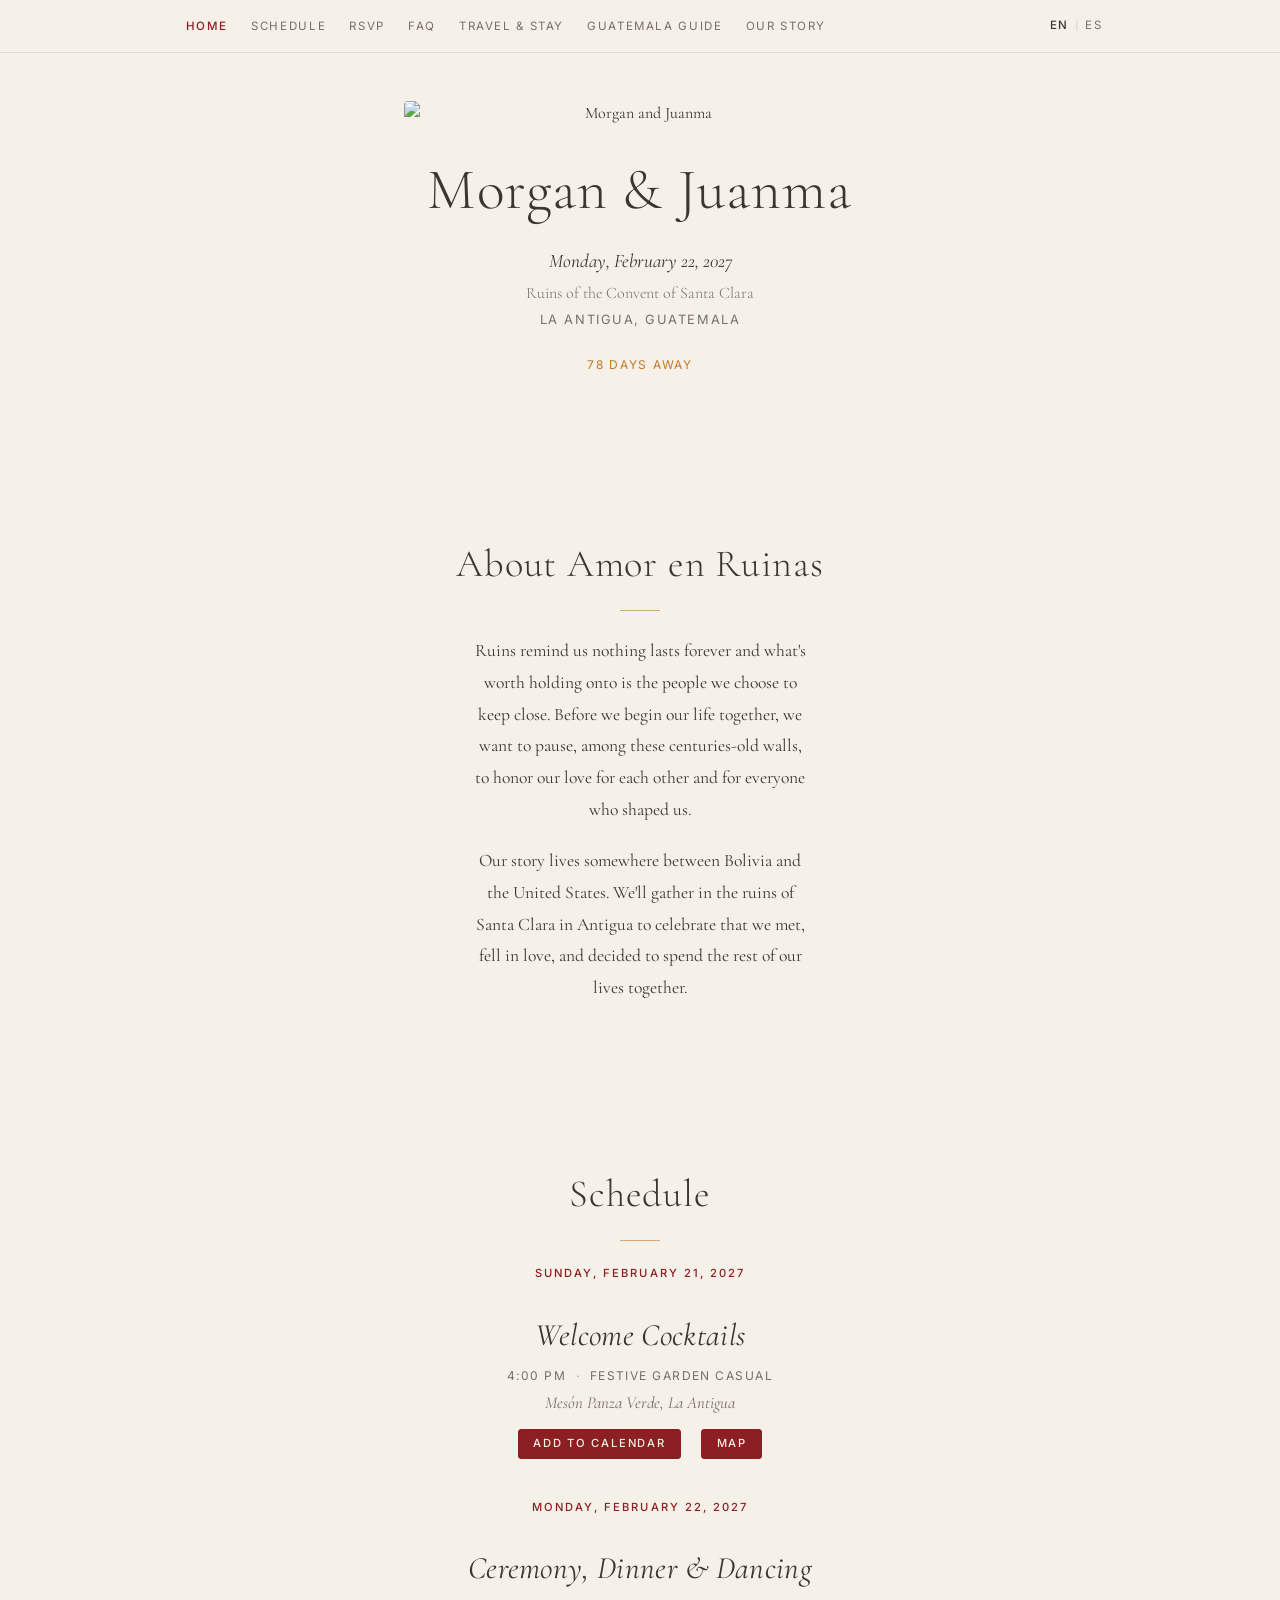
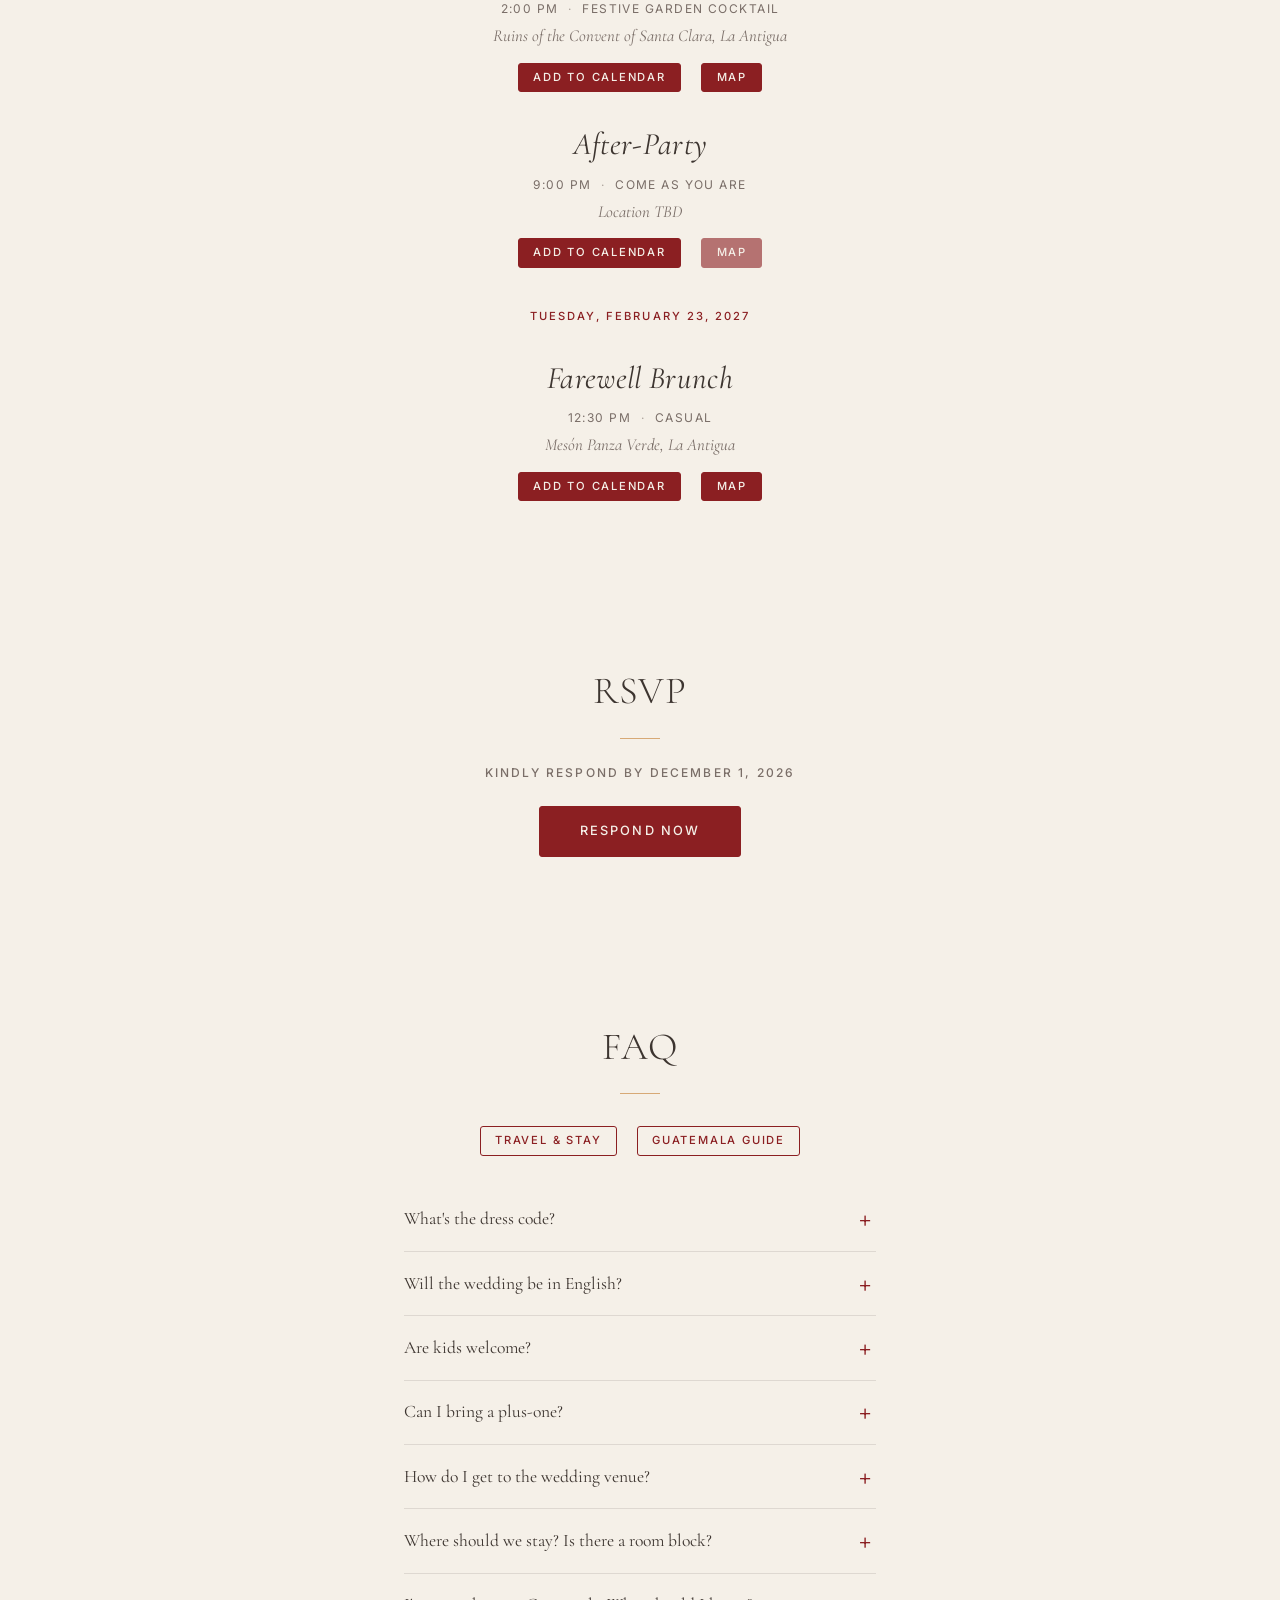
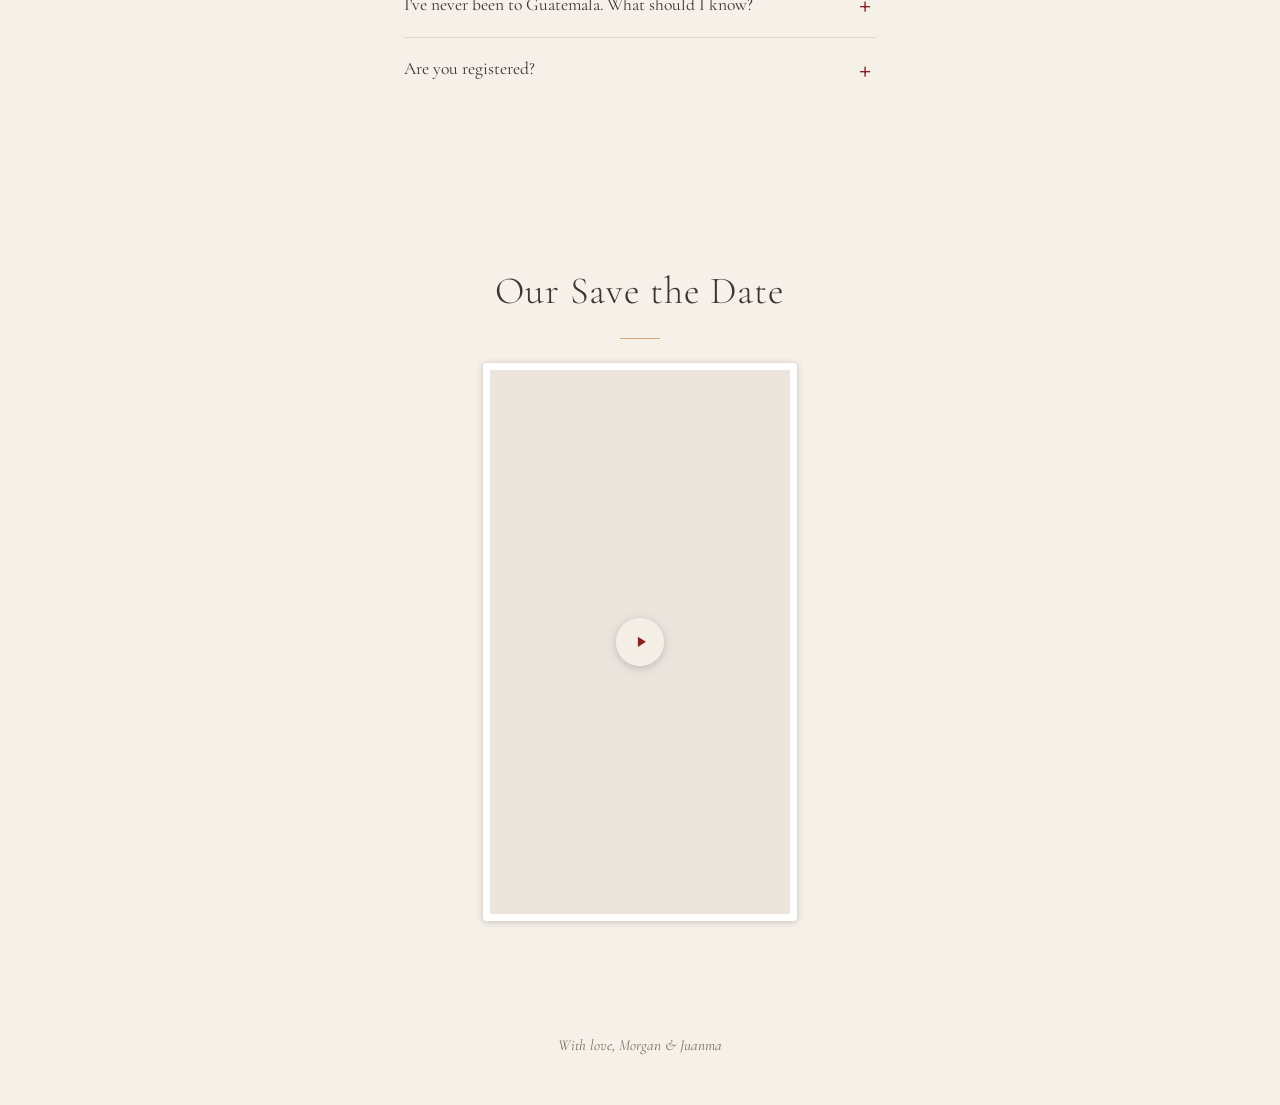
==== commit 78e6be2b: "Rename events, add after-party, group schedule by date Welcome Reception -> Welcome Cocktails, drop " ====
--- a/edits/index.html
+++ b/edits/index.html
@@ -139,7 +139,7 @@
             Tip: bring a light layer — it cools down quickly once the sun sets.
           </p>
 
-          <p class="subhead" data-en="Welcome Reception" data-es="Recepción de Bienvenida">Welcome Reception</p>
+          <p class="subhead" data-en="Welcome Cocktails" data-es="Cóctel de Bienvenida">Welcome Cocktails</p>
           <p data-en="<strong>Festive garden casual:</strong> a notch more relaxed, still put together."
              data-es="<strong>Casual festivo de jardín:</strong> un poco más relajado, pero arreglado.">
             <strong>Festive garden casual:</strong> a notch more relaxed, still put together.
@@ -171,6 +171,12 @@
             </li>
           </ul>
 
+          <p class="subhead" data-en="After-Party" data-es="After Party">After-Party</p>
+          <p data-en="<strong>Come as you are:</strong> no need to change, stay in your wedding-day outfit."
+             data-es="<strong>Ven como estés:</strong> no hace falta cambiarte, quédate con tu atuendo del día de la boda.">
+            <strong>Come as you are:</strong> no need to change, stay in your wedding-day outfit.
+          </p>
+
           <p class="subhead" data-en="Farewell Brunch" data-es="Brunch de Despedida">Farewell Brunch</p>
           <p data-en="<strong>Casual:</strong> everyday clothes."
              data-es="<strong>Casual:</strong> ropa de diario.">
@@ -212,9 +218,9 @@
 
         <details class="faq-item">
           <summary data-en="Where should we stay? Is there a room block?" data-es="¿Dónde nos hospedamos? ¿Hay bloque de habitaciones?">Where should we stay? Is there a room block?</summary>
-          <p data-en="Our <a href='antigua.html#where-to-stay' class='inline-link'>Travel &amp; Stay</a> guide lists six hotels, all within a 10-minute walk of Santa Clara. Two have a rate for us: <strong>Good Hotel</strong> (book at goodhotel.co/antigua with code CONKELL) and <strong>Las Cruces</strong> (email them with the authorization form linked on the card). The rest you book directly, no code needed."
-             data-es="Nuestra guía de <a href='antigua.html#where-to-stay' class='inline-link'>Viaje y Hospedaje</a> lista seis hoteles, todos a menos de 10 minutos a pie de Santa Clara. Dos tienen tarifa para nosotros: <strong>Good Hotel</strong> (reserva en goodhotel.co/antigua con el código CONKELL) y <strong>Las Cruces</strong> (escríbeles con el formulario de autorización enlazado en su tarjeta). Los demás se reservan directamente, sin código.">
-            Our <a href="antigua.html#where-to-stay" class="inline-link">Travel &amp; Stay</a> guide lists six hotels, all within a 10-minute walk of Santa Clara. Two have a rate for us: <strong>Good Hotel</strong> (book at goodhotel.co/antigua with code CONKELL) and <strong>Las Cruces</strong> (email them with the authorization form linked on the card). The rest you book directly, no code needed.
+          <p data-en="Our <a href='antigua.html#where-to-stay' class='inline-link'>Travel &amp; Stay</a> guide lists the hotels we recommend, most within a 10-minute walk of Santa Clara. Two have a rate for us: <strong>Good Hotel</strong> (book at goodhotel.co/antigua with code CONKELL) and <strong>Las Cruces</strong> (email them with the authorization form linked on the card). The rest you book directly, no code needed."
+             data-es="Nuestra guía de <a href='antigua.html#where-to-stay' class='inline-link'>Viaje y Hospedaje</a> lista los hoteles que recomendamos, casi todos a menos de 10 minutos a pie de Santa Clara. Dos tienen tarifa para nosotros: <strong>Good Hotel</strong> (reserva en goodhotel.co/antigua con el código CONKELL) y <strong>Las Cruces</strong> (escríbeles con el formulario de autorización enlazado en su tarjeta). Los demás se reservan directamente, sin código.">
+            Our <a href="antigua.html#where-to-stay" class="inline-link">Travel &amp; Stay</a> guide lists the hotels we recommend, most within a 10-minute walk of Santa Clara. Two have a rate for us: <strong>Good Hotel</strong> (book at goodhotel.co/antigua with code CONKELL) and <strong>Las Cruces</strong> (email them with the authorization form linked on the card). The rest you book directly, no code needed.
           </p>
           <p data-en="Antigua is small and its best hotels are small too, so we'd book sooner rather than later."
              data-es="Antigua es pequeña y sus mejores hoteles también, así que recomendamos reservar cuanto antes.">
@@ -243,18 +249,18 @@
                  amount parameter on purpose. -->
             <a class="registry-tile" href="https://venmo.com/amorenruinas?txn=pay&amp;note=Amor%20en%20Ruinas&amp;audience=private" target="_blank" rel="noopener">
               <span class="registry-name">Venmo</span>
-              <span class="registry-meta" data-en="From the United States" data-es="Desde Estados Unidos">From the United States</span>
+              <span class="registry-meta" data-en="United States" data-es="Estados Unidos">United States</span>
             </a>
             <a class="registry-tile" href="https://paypal.me/amorenruinas" target="_blank" rel="noopener">
               <span class="registry-name">PayPal</span>
-              <span class="registry-meta" data-en="From anywhere else" data-es="Desde cualquier otro país">From anywhere else</span>
+              <span class="registry-meta" data-en="Everywhere else" data-es="Otros países">Everywhere else</span>
             </a>
           </div>
 
           <p class="registry-note"
-            data-en="These are the only two links we'll ever share. We will never message you asking for money."
-            data-es="Estos son los únicos dos enlaces que compartiremos. Nunca te escribiremos para pedirte dinero."
-          >These are the only two links we'll ever share. We will never message you asking for money.</p>
+            data-en="Any link for sending a gift will always appear on this page. We will never message you asking for money."
+            data-es="Cualquier enlace para enviar un regalo siempre aparecerá en esta página. Nunca te escribiremos para pedirte dinero."
+          >Any link for sending a gift will always appear on this page. We will never message you asking for money.</p>
         </details>
       </div>
     </section>
--- a/edits/style.css
+++ b/edits/style.css
@@ -250,7 +250,14 @@
   width: 100%;
   display: flex;
   flex-direction: column;
-  gap: 1.5rem;
+  gap: 2.5rem;
+}
+
+.schedule-group {
+  display: flex;
+  flex-direction: column;
+  align-items: center;
+  gap: 1.75rem;
 }
 
 .schedule-item {
@@ -258,11 +265,6 @@
   flex-direction: column;
   align-items: center;
   gap: 0.3rem;
-  padding-bottom: 1.5rem;
-}
-
-.schedule-item:last-child {
-  padding-bottom: 0;
 }
 
 .schedule-date {
@@ -727,6 +729,17 @@
   border-bottom: none;
 }
 
+/* An open answer ends in its own subhead (e.g. FAREWELL BRUNCH), which would
+   otherwise read as a heading over the questions below it. Extra room before
+   the divider, and a ruby summary, mark where the answer starts and stops. */
+.faq-item[open] {
+  padding-bottom: 1.75rem;
+}
+
+.faq-item[open] > summary {
+  color: var(--ruby);
+}
+
 .faq-item summary {
   list-style: none;
   cursor: pointer;
@@ -888,17 +901,17 @@
 .registry-list {
   width: 100%;
   display: grid;
-  grid-template-columns: 1fr;
-  gap: 0.75rem;
-  max-width: 360px;
+  grid-template-columns: 1fr 1fr;
+  gap: 0.5rem;
+  max-width: 320px;
 }
 
 .registry-tile {
   display: flex;
   flex-direction: column;
   align-items: center;
-  gap: 0.25rem;
-  padding: 1.1rem 1rem;
+  gap: 0.15rem;
+  padding: 0.7rem 0.5rem;
   border: 1px solid rgba(139, 31, 34, 0.4);
   border-radius: 3px;
   text-decoration: none;
@@ -915,14 +928,14 @@
 
 .registry-name {
   font-family: var(--serif);
-  font-size: 1.1rem;
+  font-size: 0.95rem;
   color: var(--charcoal);
 }
 
 .registry-meta {
   font-family: var(--sans);
-  font-size: 0.7rem;
-  letter-spacing: 0.14em;
+  font-size: 0.6rem;
+  letter-spacing: 0.1em;
   text-transform: uppercase;
   color: var(--muted);
 }
@@ -941,9 +954,14 @@
   margin-top: 0.75rem;
 }
 
-/* The gift tiles live inside a FAQ answer, which is left-aligned and needs the
-   answer's own bottom spacing above the item's divider. */
+/* Inside a FAQ answer the bare `.faq-item p` rule out-specifies .registry-note,
+   which would render this footnote in the answer's serif. Restate it here so the
+   note stays quieter than the answer it sits under. */
 .faq-item .registry-note {
+  font-family: var(--sans);
+  font-size: 0.78rem;
+  line-height: 1.6;
+  max-width: 44ch;
   margin-top: 1rem;
   padding-bottom: 1.25rem;
 }
@@ -1127,12 +1145,14 @@
   list-style: none;
   width: 100%;
   margin-top: 0.5rem;
-  display: grid;
-  grid-template-columns: repeat(auto-fit, minmax(280px, 1fr));
+  display: flex;
+  flex-wrap: wrap;
+  justify-content: center;
   gap: 1.25rem;
 }
 
 .hotel-card {
+  flex: 1 1 280px;
   display: flex;
   flex-direction: column;
   gap: 0.5rem;
@@ -1140,6 +1160,11 @@
   border: 1px solid rgba(61, 53, 48, 0.18);
   border-radius: 3px;
   background: rgba(255, 255, 255, 0.35);
+}
+
+/* Two per row on wider screens; a lone last card centers at the same width. */
+@media (min-width: 660px) {
+  .hotel-card { max-width: calc(50% - 0.625rem); }
 }
 
 .hotel-top {
@@ -1234,6 +1259,64 @@
   font-style: italic;
   font-size: 0.92rem;
   color: var(--muted);
+}
+
+.hotel-aside {
+  width: 100%;
+  margin-top: 1.5rem;
+  font-family: var(--serif);
+  font-size: 1rem;
+  line-height: 1.7;
+  color: var(--muted);
+}
+
+/* ─── Compact hotel rows (no group rate) ────────────────────── */
+.hotel-group-heading {
+  margin-top: 2.75rem;
+}
+
+.guide-section .hotel-group-intro {
+  margin-bottom: 1.25rem;
+  text-align: center;
+  max-width: 46ch;
+  align-self: center;
+}
+
+.hotel-brief-list {
+  list-style: none;
+  width: 100%;
+  border-top: 1px solid rgba(61, 53, 48, 0.14);
+}
+
+.hotel-brief {
+  display: flex;
+  flex-wrap: wrap;
+  align-items: center;
+  justify-content: space-between;
+  gap: 0.65rem 1.25rem;
+  padding: 0.95rem 0.2rem;
+  border-bottom: 1px solid rgba(61, 53, 48, 0.14);
+}
+
+.hotel-brief-main {
+  display: flex;
+  flex-wrap: wrap;
+  align-items: baseline;
+  gap: 0.3rem 0.7rem;
+}
+
+.hotel-brief-name {
+  font-family: var(--serif);
+  font-size: 1.15rem;
+  font-weight: 600;
+  line-height: 1.25;
+  color: var(--charcoal);
+}
+
+.hotel-brief-actions {
+  display: flex;
+  flex-wrap: wrap;
+  gap: 0.5rem;
 }
 
 .phrase-list {
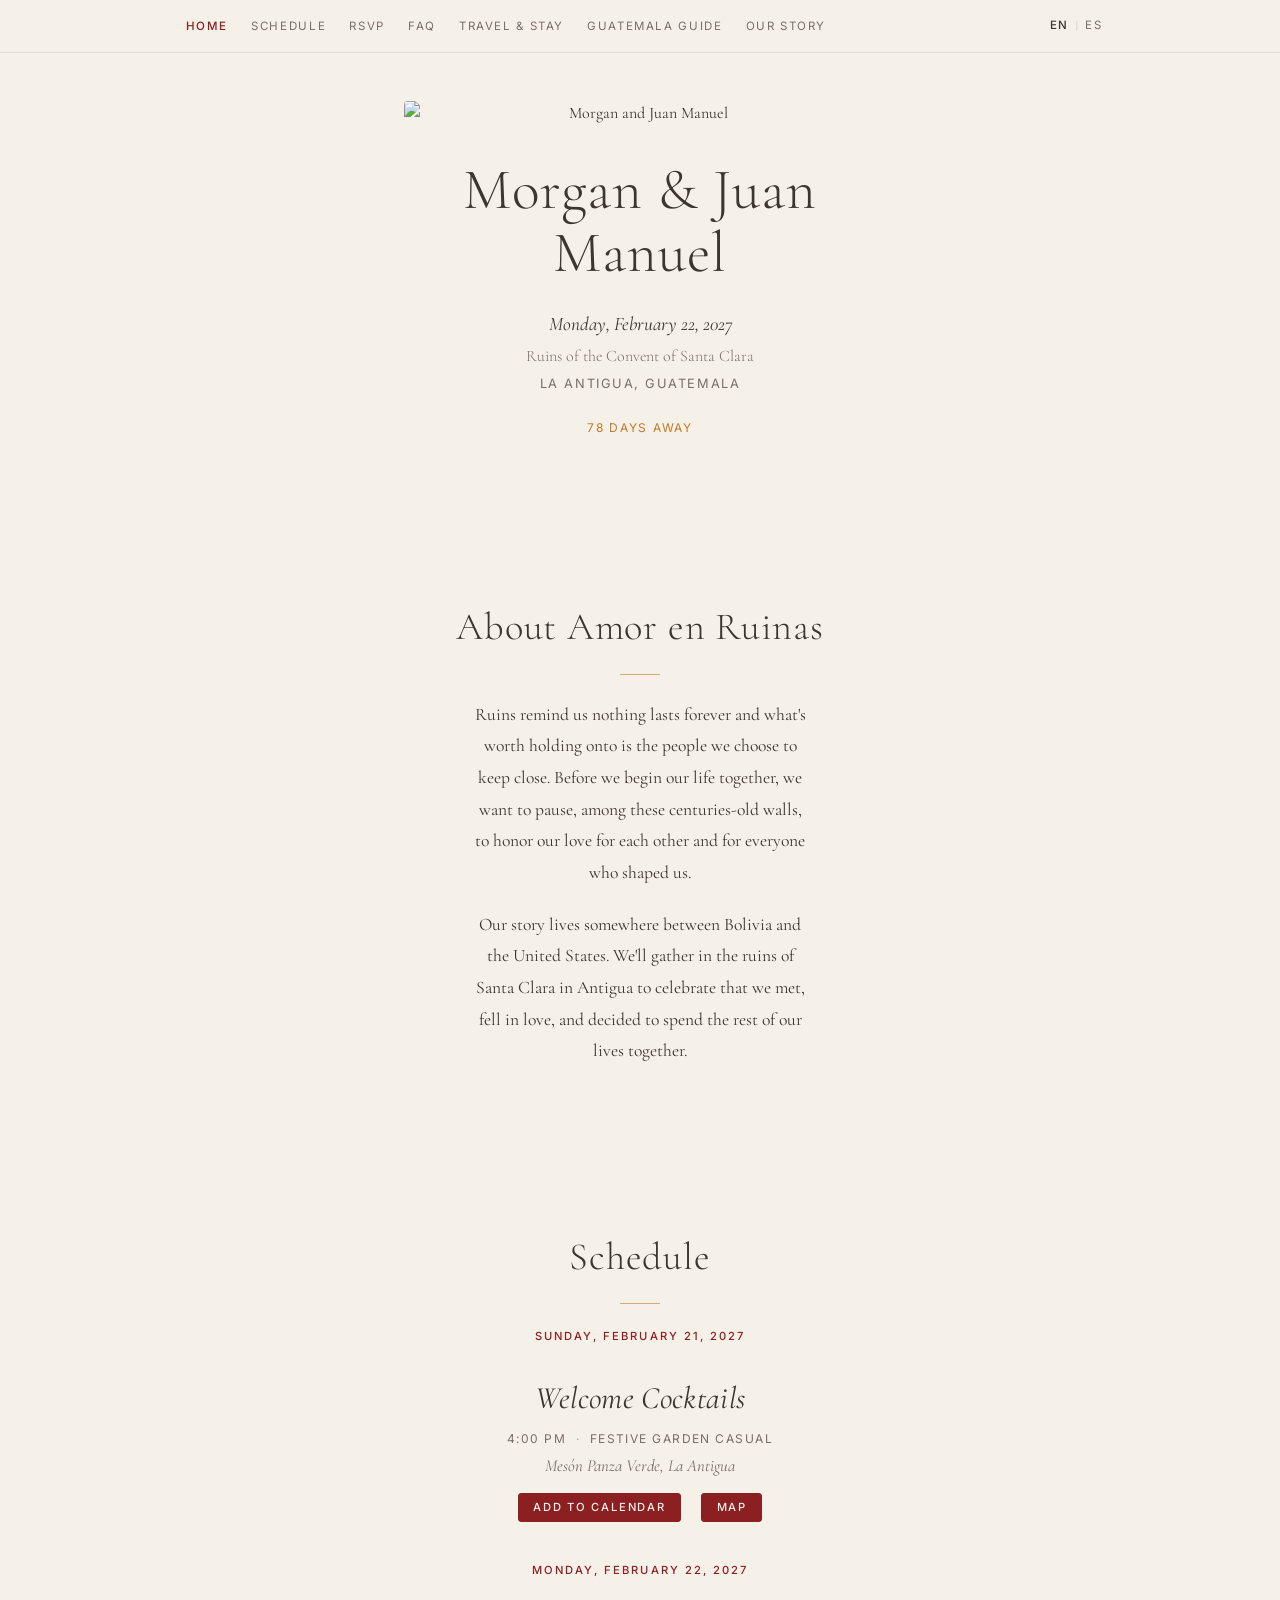
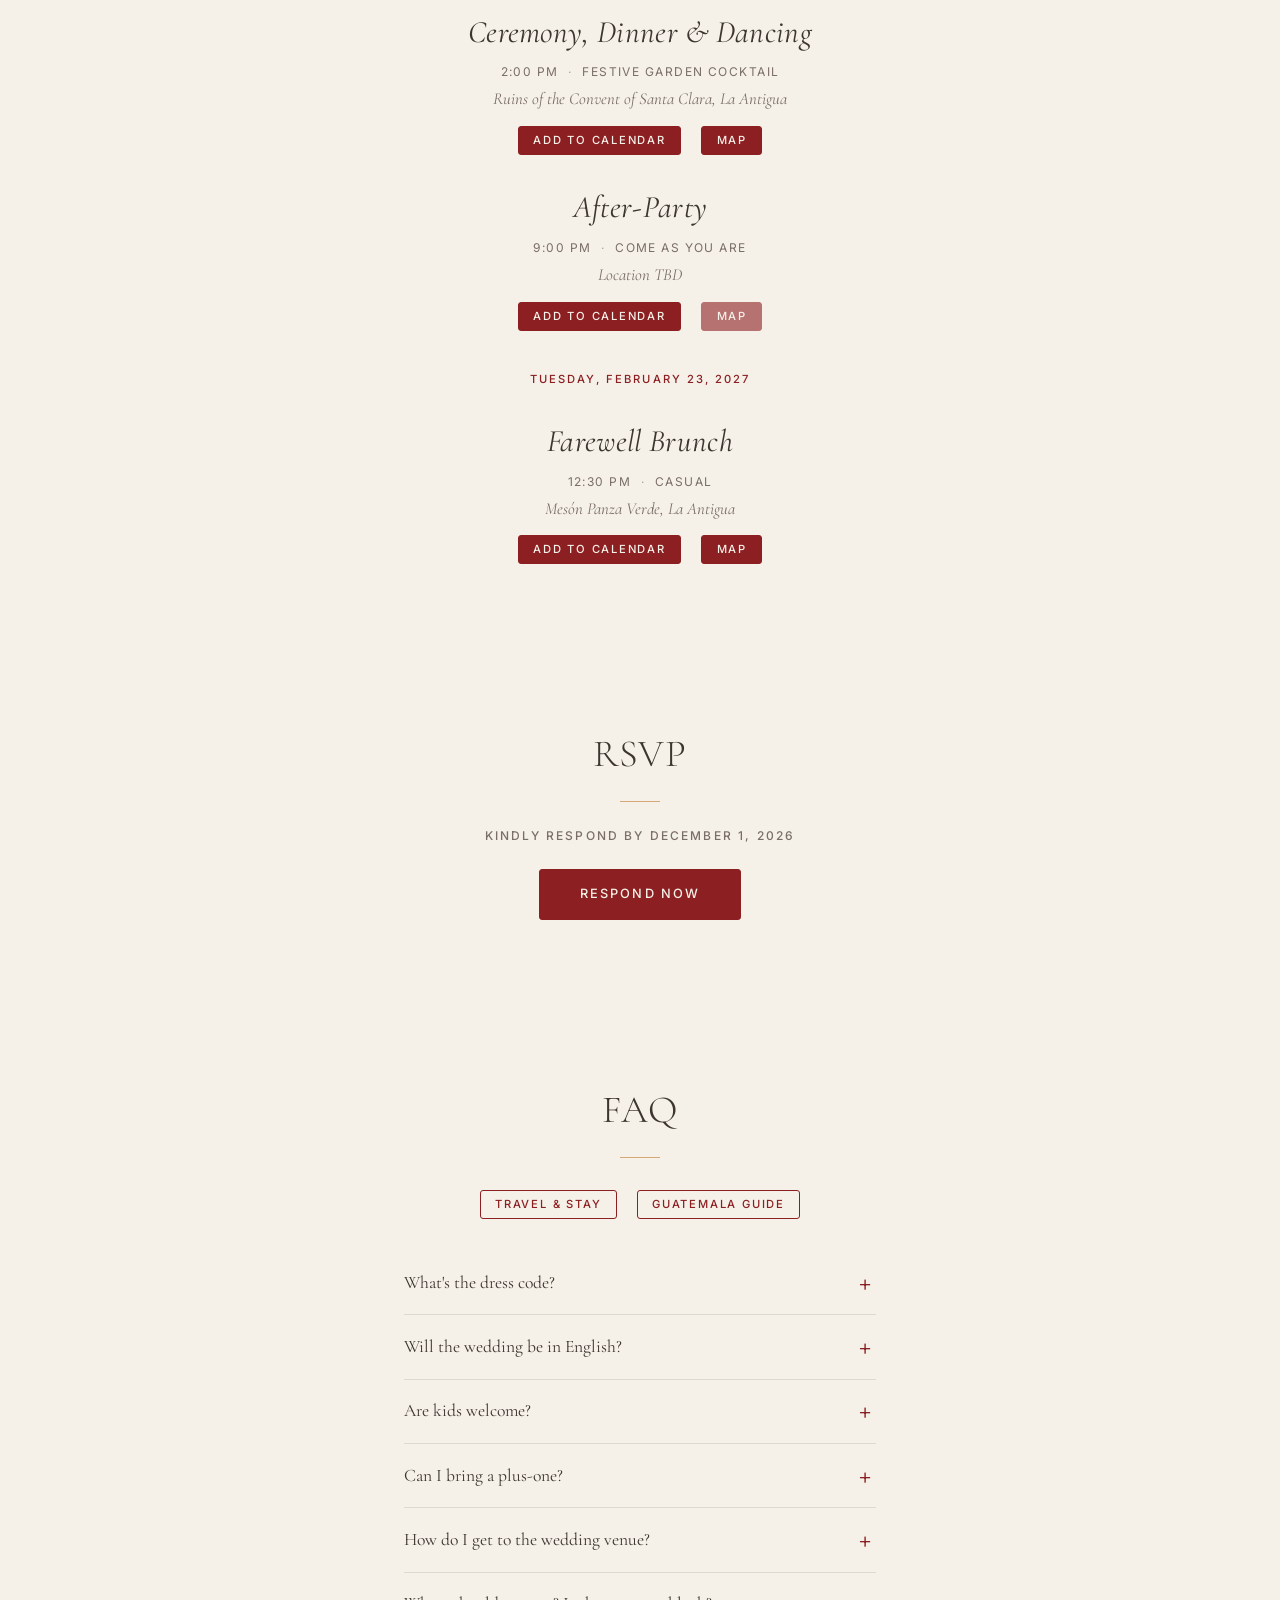
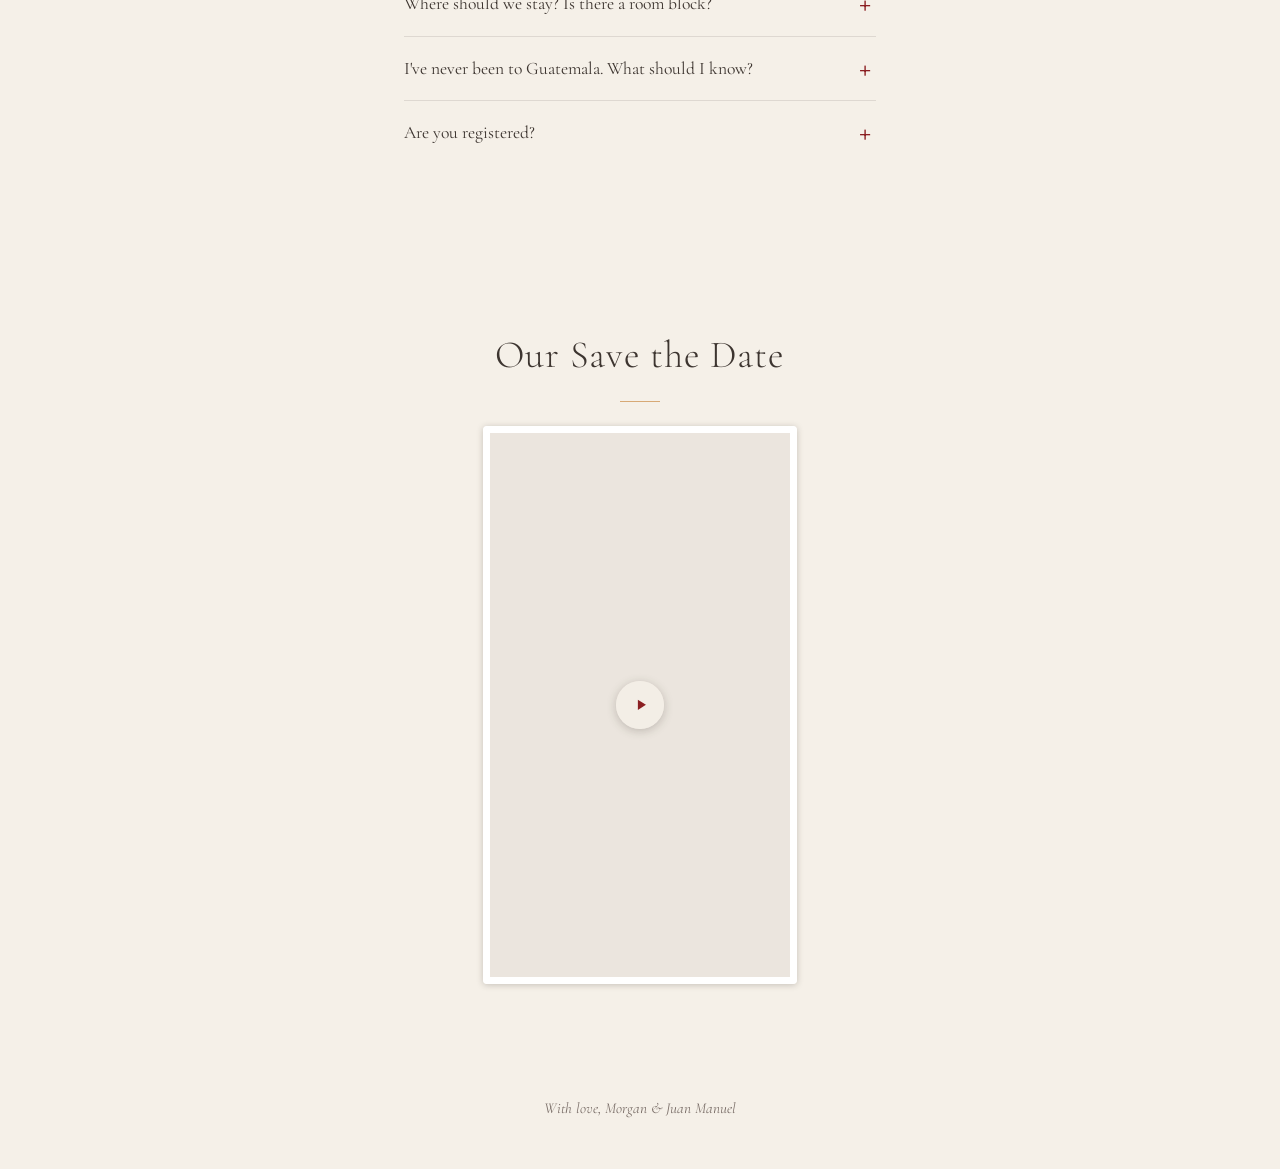
==== commit 0922eeae: "Change Juanma to Juan Manuel throughout site copy Co-Authored-By: Claude Sonnet 5 <noreply@anthropic" ====
--- a/edits/index.html
+++ b/edits/index.html
@@ -3,22 +3,22 @@
 <head>
   <meta charset="UTF-8" />
   <meta name="viewport" content="width=device-width, initial-scale=1.0" />
-  <title>Morgan &amp; Juanma, February 22, 2027</title>
-  <meta name="description" content="Morgan &amp; Juanma, February 22, 2027, La Antigua, Guatemala. Travel, schedule, and RSVP." />
+  <title>Morgan &amp; Juan Manuel, February 22, 2027</title>
+  <meta name="description" content="Morgan &amp; Juan Manuel, February 22, 2027, La Antigua, Guatemala. Travel, schedule, and RSVP." />
   <meta name="robots" content="noindex, nofollow" />
 
   <!-- Open Graph / link previews (iMessage, WhatsApp, Slack, Facebook) -->
   <meta property="og:type" content="website" />
-  <meta property="og:site_name" content="Morgan &amp; Juanma" />
-  <meta property="og:title" content="Morgan &amp; Juanma, February 22, 2027" />
+  <meta property="og:site_name" content="Morgan &amp; Juan Manuel" />
+  <meta property="og:title" content="Morgan &amp; Juan Manuel, February 22, 2027" />
   <meta property="og:description" content="Among the centuries-old walls of the Santa Clara ruins in La Antigua, Guatemala, we'll gather to celebrate our love and everyone who shaped us." />
   <meta property="og:url" content="https://wedding-nine-ecru.vercel.app/" />
   <meta property="og:image" content="https://wedding-nine-ecru.vercel.app/imgs/ProposalHydra0062.jpg" />
   <meta property="og:image:width" content="1024" />
   <meta property="og:image:height" content="1024" />
-  <meta property="og:image:alt" content="Morgan and Juanma" />
+  <meta property="og:image:alt" content="Morgan and Juan Manuel" />
   <meta name="twitter:card" content="summary_large_image" />
-  <meta name="twitter:title" content="Morgan &amp; Juanma, February 22, 2027" />
+  <meta name="twitter:title" content="Morgan &amp; Juan Manuel, February 22, 2027" />
   <meta name="twitter:description" content="Among the centuries-old walls of the Santa Clara ruins in La Antigua, Guatemala, we'll gather to celebrate our love and everyone who shaped us." />
   <meta name="twitter:image" content="https://wedding-nine-ecru.vercel.app/imgs/ProposalHydra0062.jpg" />
   <link rel="preconnect" href="https://fonts.googleapis.com" />
@@ -62,13 +62,13 @@
   <main class="main">
 
     <!-- ─── Hero ─────────────────────────────────────────────── -->
-    <section id="home" class="section section-hero" aria-label="Morgan and Juanma wedding announcement">
+    <section id="home" class="section section-hero" aria-label="Morgan and Juan Manuel wedding announcement">
       <figure class="hero" id="hero" aria-hidden="true" hidden>
-        <img id="hero-img" src="" alt="Morgan and Juanma" />
+        <img id="hero-img" src="" alt="Morgan and Juan Manuel" />
       </figure>
 
       <div class="card">
-        <h1 class="names">Morgan &amp; Juanma</h1>
+        <h1 class="names">Morgan &amp; Juan Manuel</h1>
 
         <div class="details">
           <p class="date" data-en="Monday, February 22, 2027" data-es="Lunes 22 de febrero de 2027">Monday, February 22, 2027</p>
@@ -282,7 +282,7 @@
 
   <footer class="site-footer">
     <p class="footer-text">
-      <span data-en="With love, Morgan &amp; Juanma" data-es="Con cariño, Morgan y Juanma">With love, Morgan &amp; Juanma</span>
+      <span data-en="With love, Morgan &amp; Juan Manuel" data-es="Con cariño, Morgan y Juan Manuel">With love, Morgan &amp; Juan Manuel</span>
     </p>
   </footer>
 
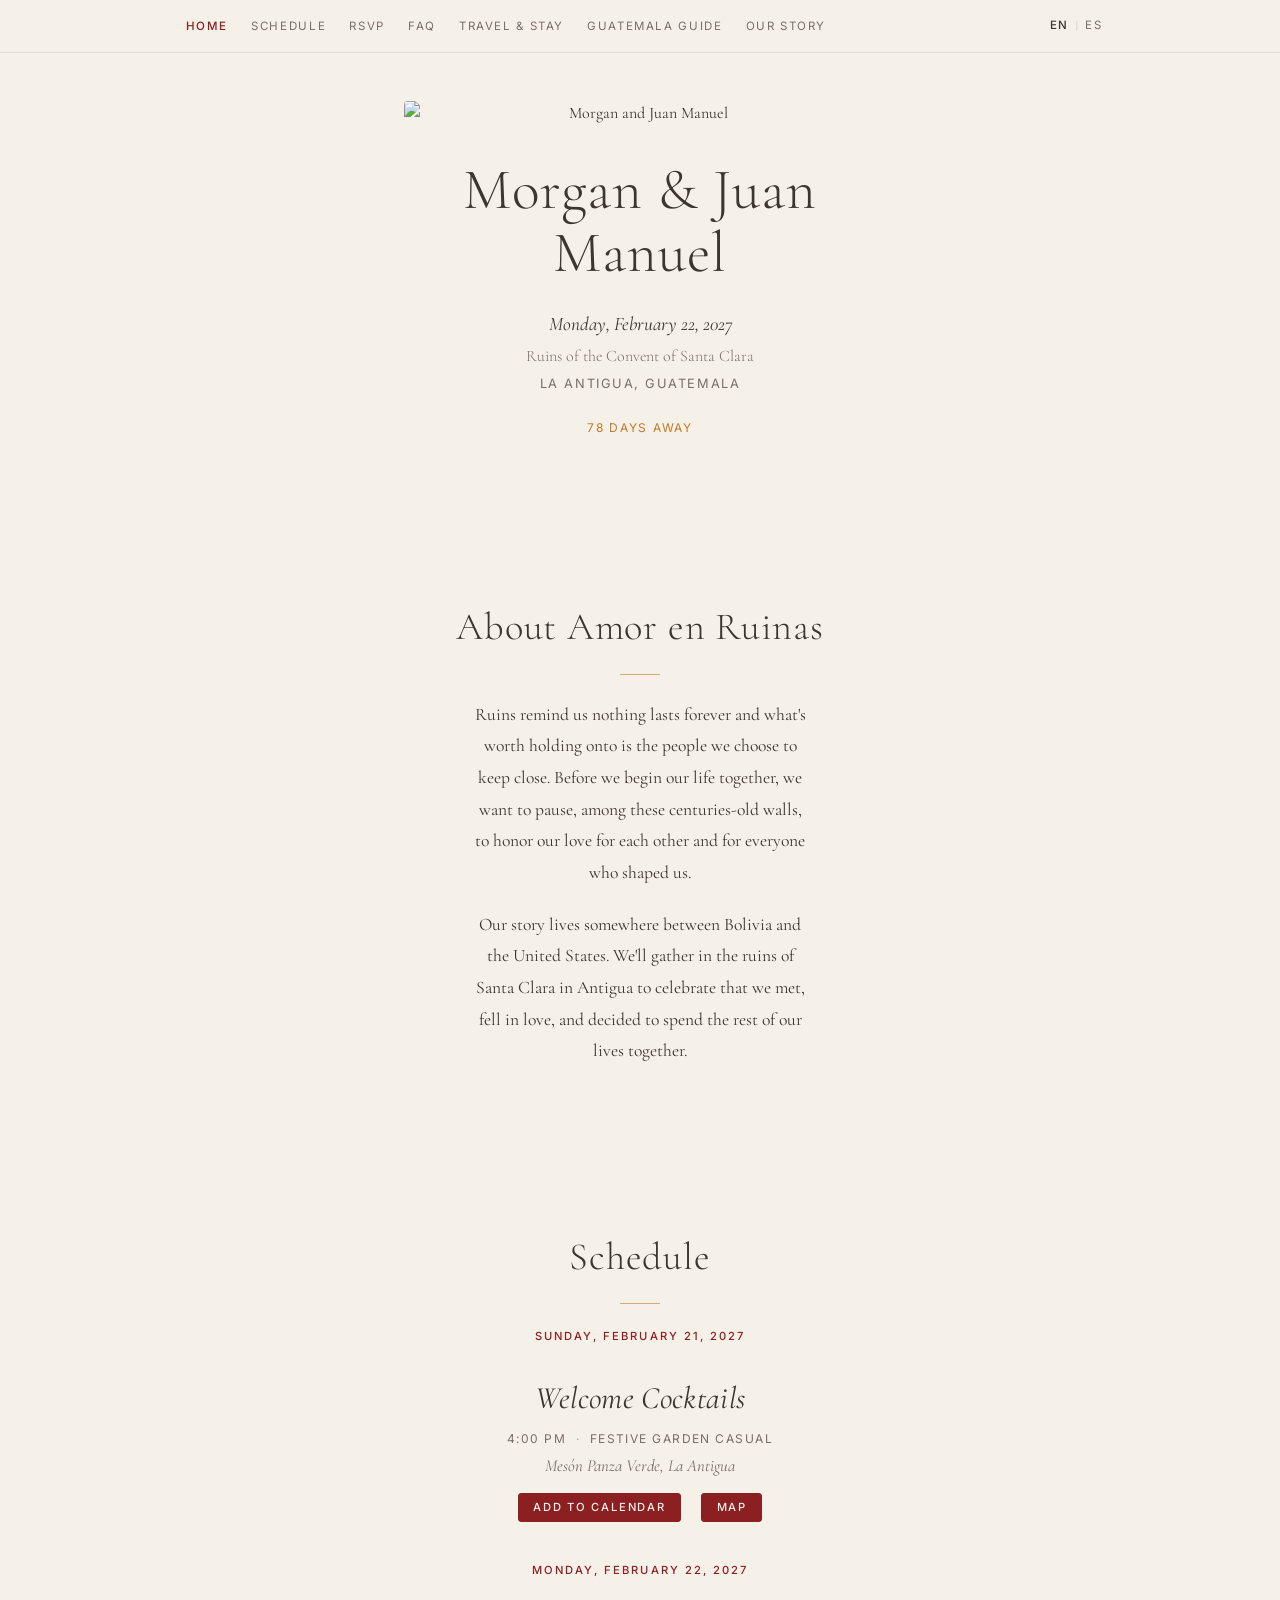
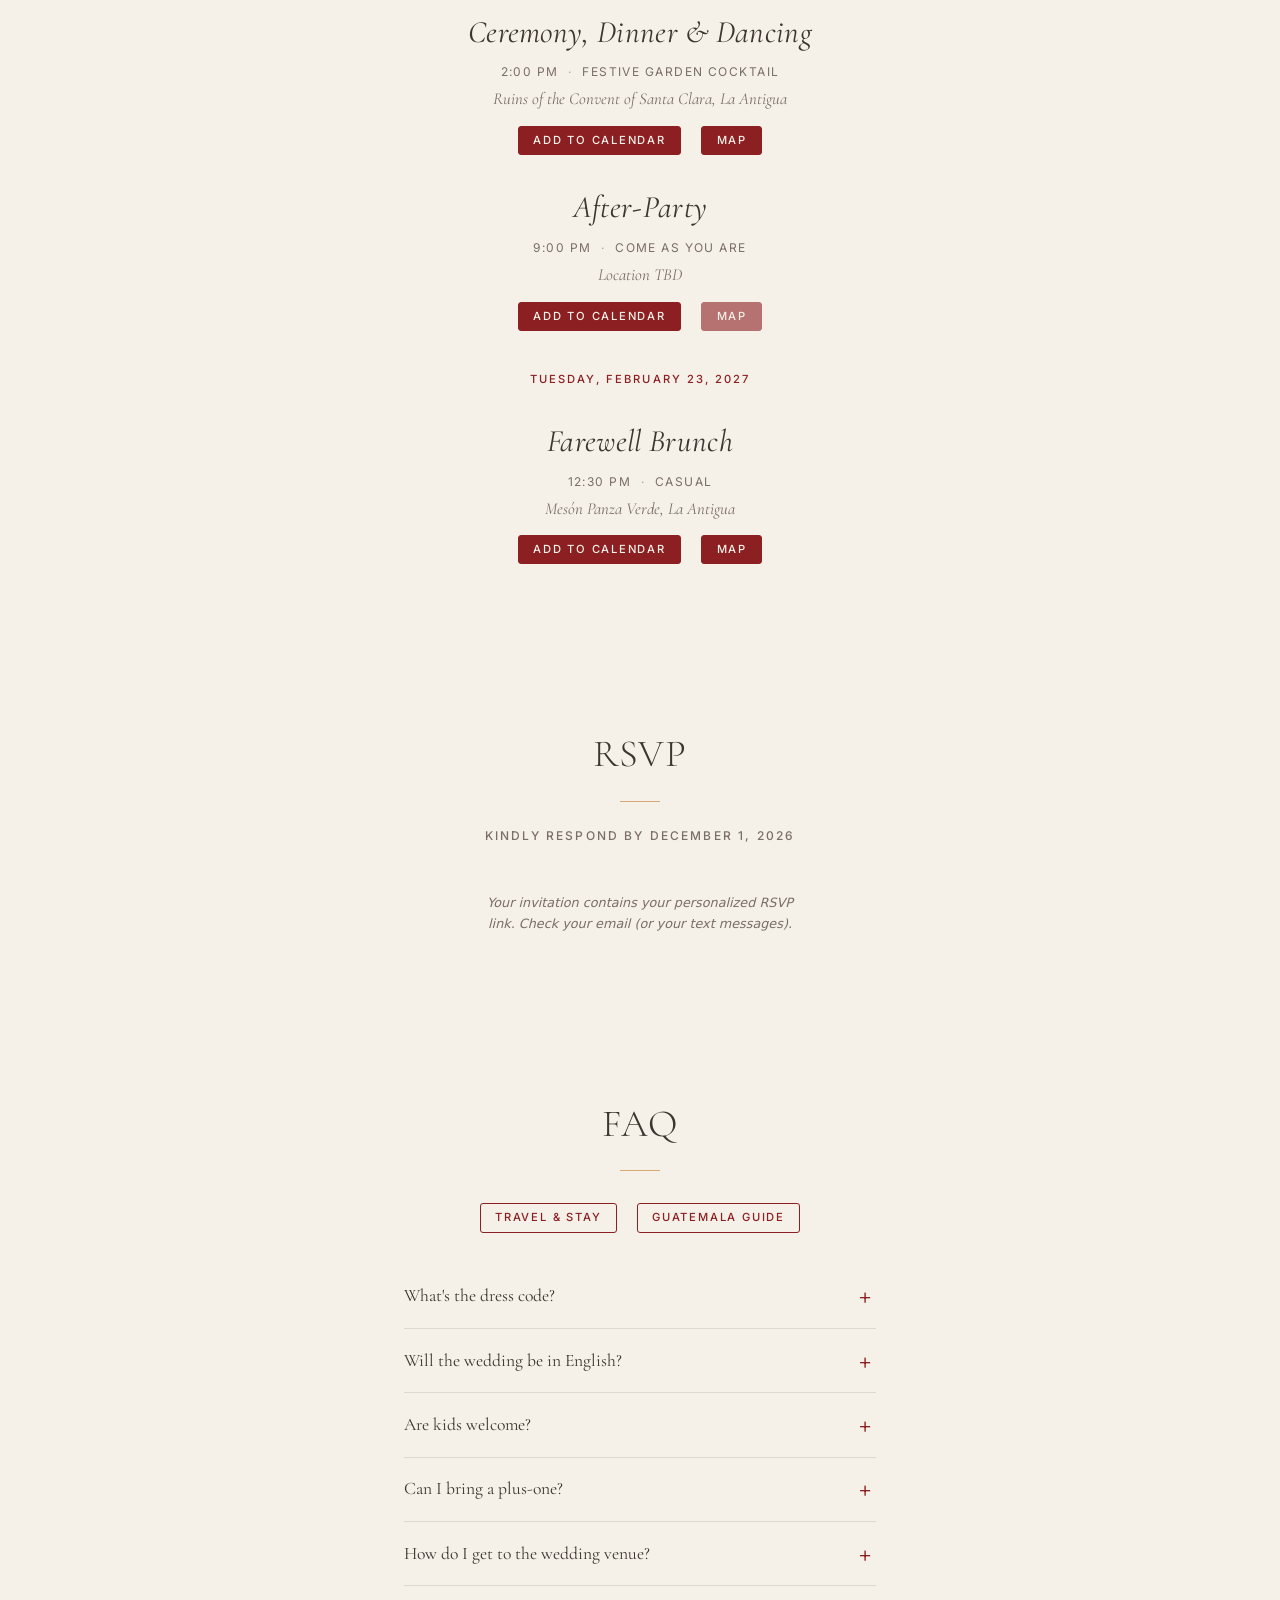
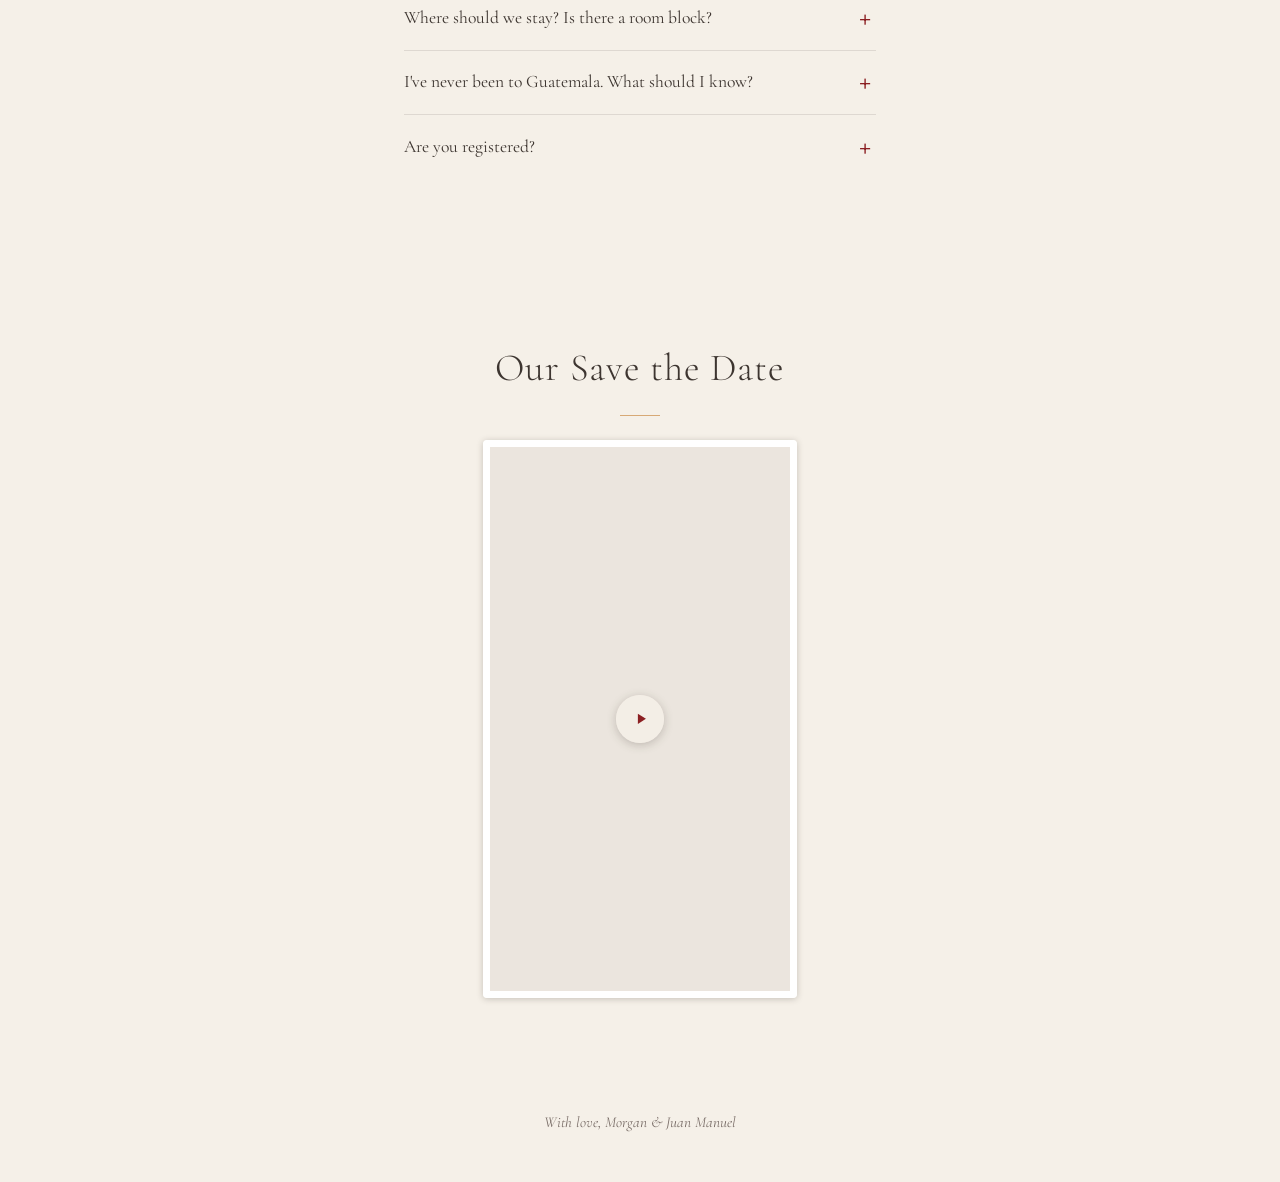
==== commit 11becdcf: "Promote edits to live: registry placeholder, RSVP via Paperless Post RSVPs now go through Paperless " ====
--- a/edits/index.html
+++ b/edits/index.html
@@ -108,9 +108,12 @@
         data-es="Por favor responde antes del 1 de diciembre de 2026"
       >Kindly respond by December 1, 2026</p>
 
-      <a class="cta-btn" href="https://amorenruinas.thatstheone.com/rsvp/contact"
-         target="_blank" rel="noopener"
-         data-en="Respond now" data-es="Responder ahora">Respond now</a>
+      <!-- RSVPs run through Paperless Post, so each guest responds from their own
+           invitation. There is no general link we can put on a public page. -->
+      <p class="rsvp-note"
+        data-en="Your invitation contains your personalized RSVP link. Check your email (or your text messages)."
+        data-es="Tu invitación contiene tu enlace personalizado de RSVP. Revisa tu correo electrónico (o tus mensajes de texto)."
+      >Your invitation contains your personalized RSVP link. Check your email (or your text messages).</p>
     </section>
 
     <!-- ─── FAQ ──────────────────────────────────────────────── -->
@@ -238,24 +241,10 @@
 
         <details class="faq-item" id="registry">
           <summary data-en="Are you registered?" data-es="¿Tienen mesa de regalos?">Are you registered?</summary>
-          <p data-en="No. Your presence in Guatemala is the gift. If you'd like to do more, anything you send goes toward our honeymoon in Mexico."
-             data-es="No. Tu presencia en Guatemala es el regalo. Si quieres hacer algo más, lo que envíes será para nuestra luna de miel en México.">
-            No. Your presence in Guatemala is the gift. If you'd like to do more, anything you send goes toward our honeymoon in Mexico.
-          </p>
-
-          <div class="registry-list">
-            <!-- Deep link prefills the note so wedding gifts are identifiable in the
-                 Venmo feed; audience=private keeps each one off the public feed. No
-                 amount parameter on purpose. -->
-            <a class="registry-tile" href="https://venmo.com/amorenruinas?txn=pay&amp;note=Amor%20en%20Ruinas&amp;audience=private" target="_blank" rel="noopener">
-              <span class="registry-name">Venmo</span>
-              <span class="registry-meta" data-en="United States" data-es="Estados Unidos">United States</span>
-            </a>
-            <a class="registry-tile" href="https://paypal.me/amorenruinas" target="_blank" rel="noopener">
-              <span class="registry-name">PayPal</span>
-              <span class="registry-meta" data-en="Everywhere else" data-es="Otros países">Everywhere else</span>
-            </a>
-          </div>
+          <p data-en="Your presence in Guatemala is the real gift. If you'd like to do more, please check back here later for our registry."
+             data-es="Tu presencia en Guatemala es el verdadero regalo. Si quieres hacer algo más, vuelve a esta página más adelante para ver nuestra mesa de regalos.">
+            Your presence in Guatemala is the real gift. If you'd like to do more, please check back here later for our registry.
+          </p>
 
           <p class="registry-note"
             data-en="Any link for sending a gift will always appear on this page. We will never message you asking for money."
--- a/edits/style.css
+++ b/edits/style.css
@@ -889,7 +889,7 @@
 }
 
 .rsvp-note {
-  margin-top: 1.5rem;
+  margin: 1.5rem auto 0;
   font-family: var(--sans);
   font-size: 0.8rem;
   font-style: italic;
